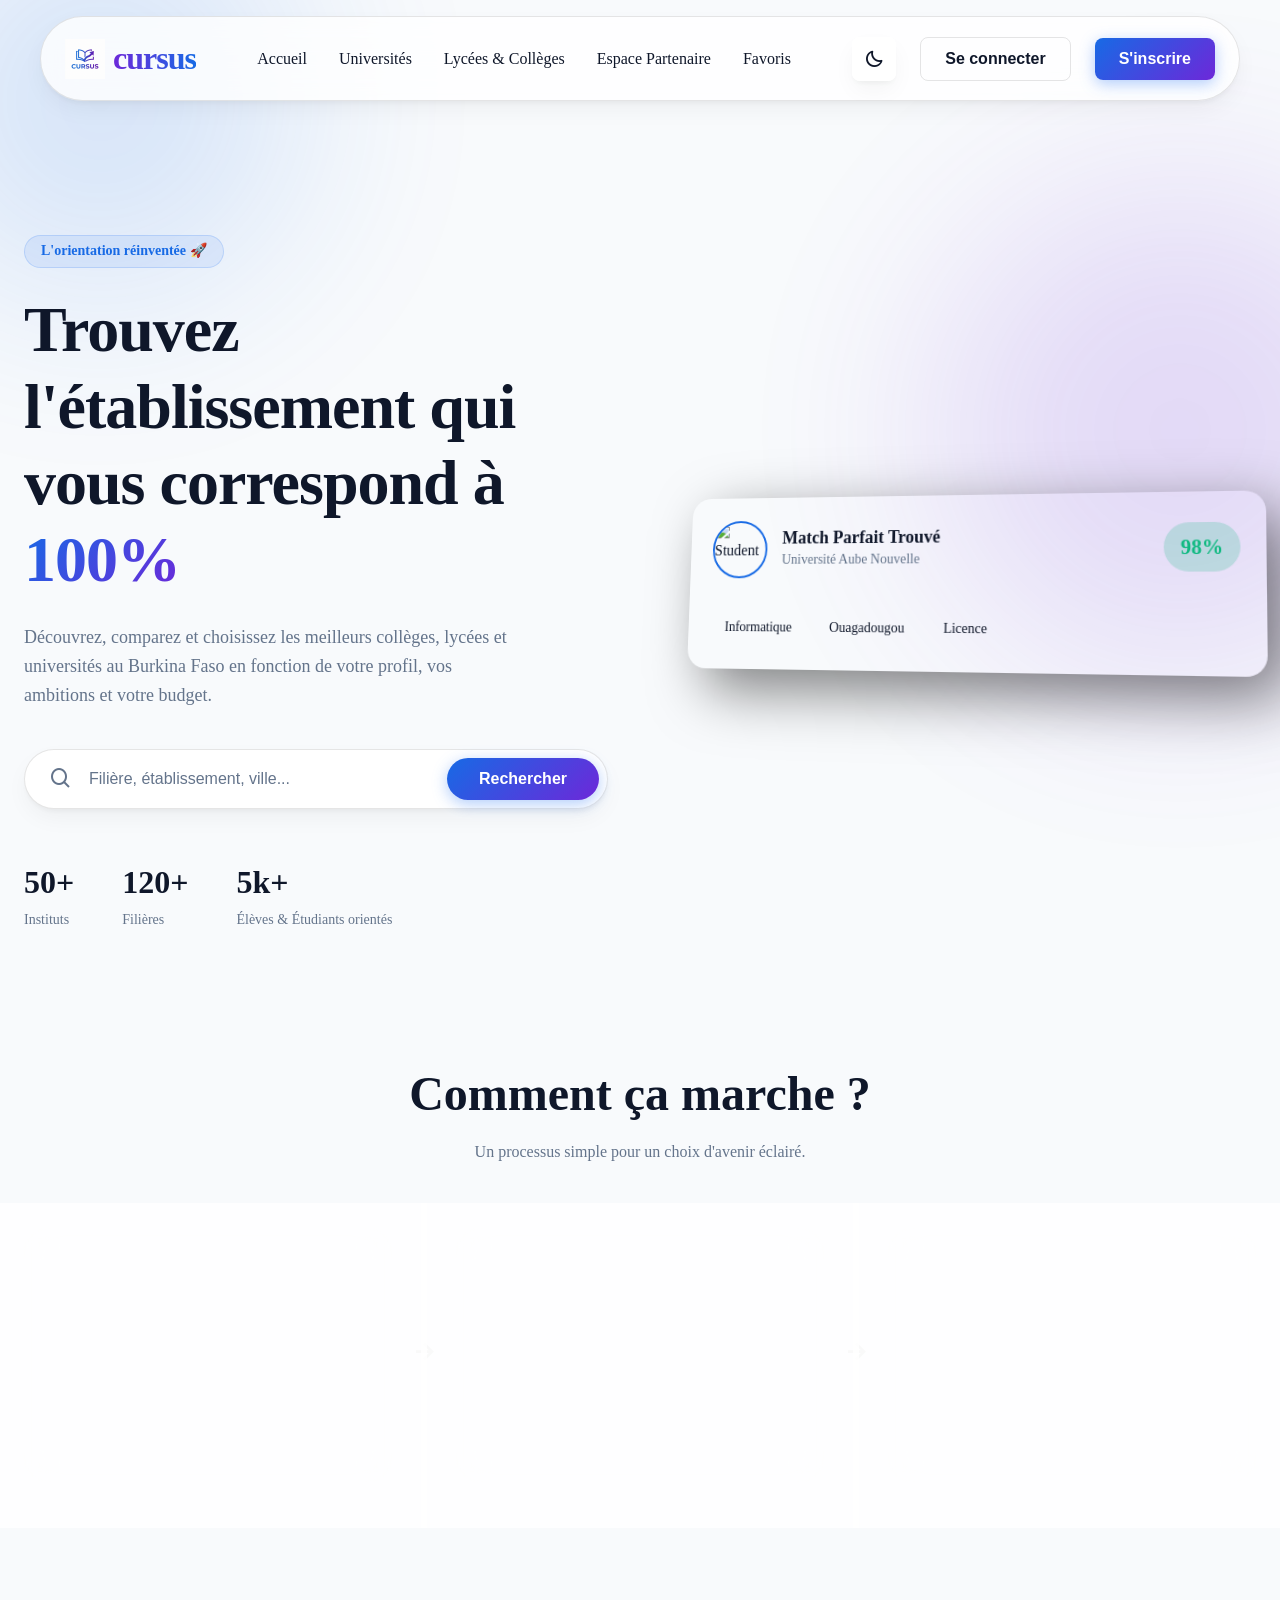
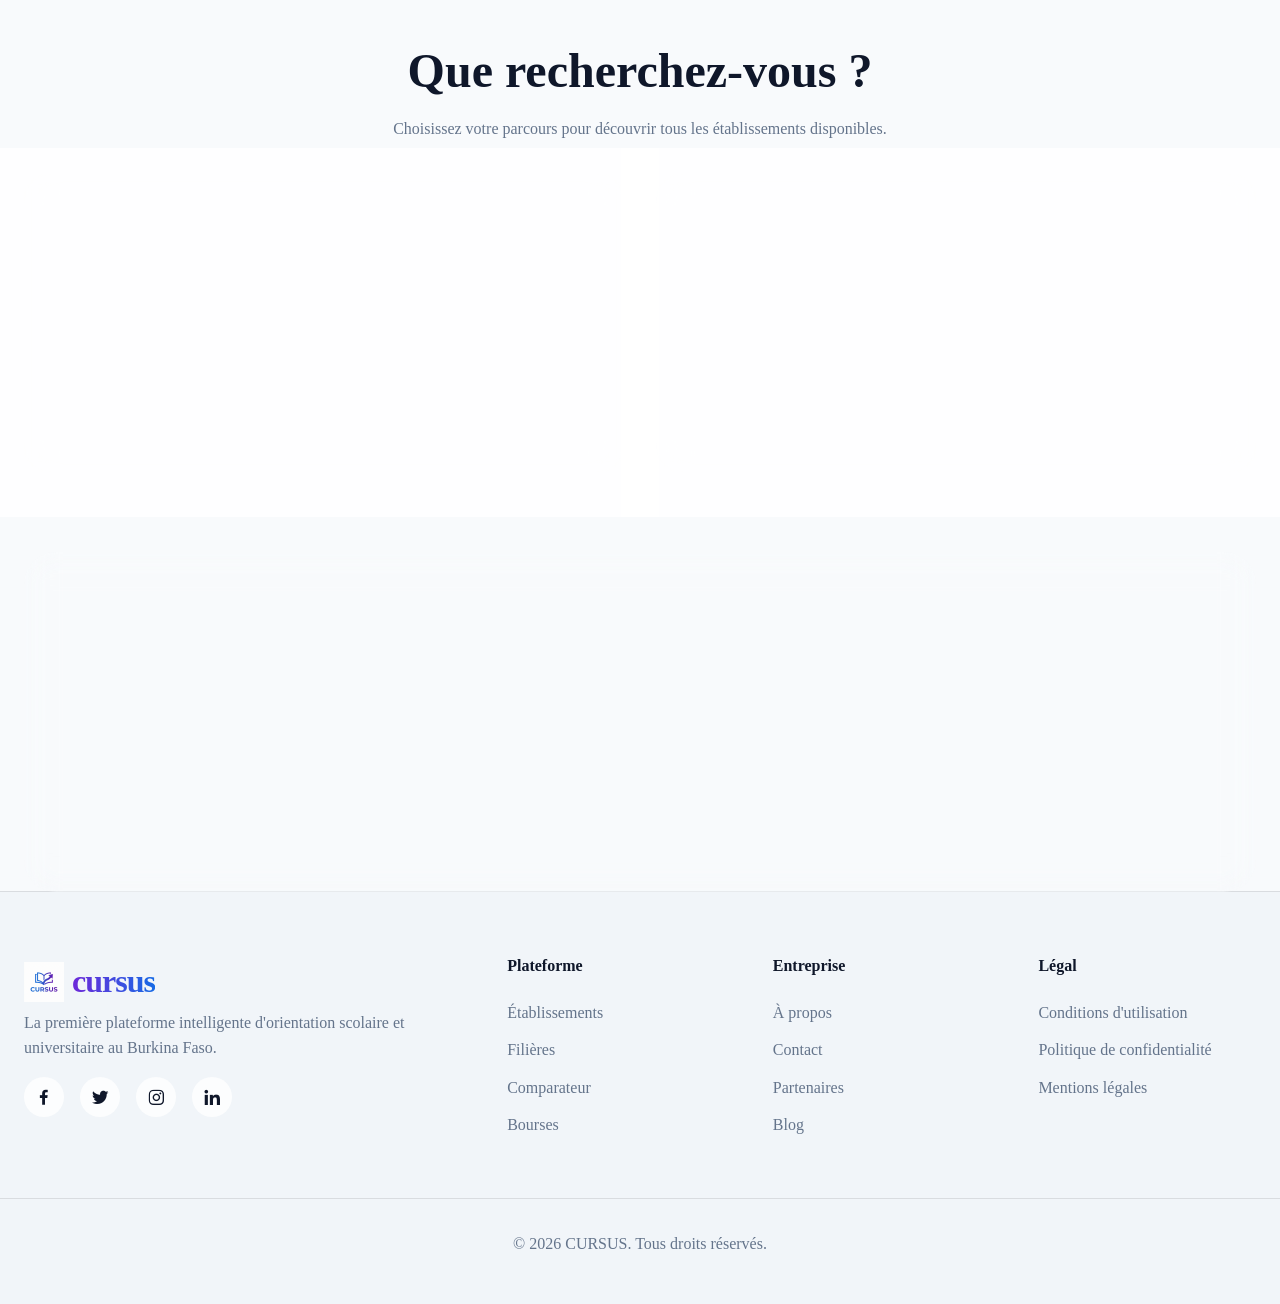
==== index.html @ 0ea8c88d "Add files via upload" ====
<!DOCTYPE html>
<html lang="fr">
<head>
    <meta charset="UTF-8">
    <meta name="viewport" content="width=device-width, initial-scale=1.0">
    <title>CURSUS - Trouvez votre voie</title>
    <link rel="stylesheet" href="style.css">
    <!-- Google Fonts: Inter -->
    <link rel="preconnect" href="https://fonts.googleapis.com">
    <link rel="preconnect" href="https://fonts.gstatic.com" crossorigin>
    <link href="https://fonts.googleapis.com/css2?family=Inter:wght@300;400;500;600;700;800&display=swap" rel="stylesheet">
    <!-- Boxicons for icons -->
    <link href='https://unpkg.com/boxicons@2.1.4/css/boxicons.min.css' rel='stylesheet'>
</head>
<body>

    <!-- Fond animé/dégradé -->
    <div class="background-blobs">
        <div class="blob blob-1"></div>
        <div class="blob blob-2"></div>
    </div>

    <header class="navbar glass-effect">
        <div class="container nav-container">
            <a href="#" class="logo">
                <img src="logo.png" alt="CURSUS Logo" class="logo-icon">
                <span class="logo-text">cursus</span>
            </a>
            <nav class="nav-links">
                <a href="index.html">Accueil</a>
                <a href="universities.html">Universités</a>
                <a href="schools.html">Lycées & Collèges</a>
                <a href="#" id="partnerNavLink">Espace Partenaire</a>
                <a href="favoris.html"> Favoris </a>
            </nav>
            <div class="nav-actions">
                <button id="themeToggle" class="btn btn-icon glass-effect">
                    <i class='bx bx-moon'></i>
                </button>
                <button id="loginBtn" class="btn btn-outline">Se connecter</button>
                <button id="signupBtn" class="btn btn-primary">S'inscrire</button>
            </div>
            <div class="mobile-menu-btn">
                <i class='bx bx-menu'></i>
            </div>
        </div>
    </header>

    <div class="mobile-menu glass-effect" id="mobileMenu">
        <div class="mobile-menu-content">
            <button class="menu-close">&times;</button>
            <nav class="mobile-nav">
                <a href="index.html">Accueil</a>
                <a href="universities.html">Universités</a>
                <a href="schools.html">Lycées & Collèges</a>
                <a href="#" id="partnerMobileLink">Espace Partenaire</a>
            </nav>
            <div class="mobile-actions">
                <!-- Les boutons seront injectés dynamiquement par app.js -->
            </div>
        </div>
    </div>

    <main>
        <!-- Section Hero -->
        <section id="home" class="hero">
            <div class="container hero-container">
                <div class="hero-content">
                    <span class="badge">L'orientation réinventée 🚀</span>
                    <h1>Trouvez l'établissement qui vous correspond à <span>100%</span></h1>
                    <p>Découvrez, comparez et choisissez les meilleurs collèges, lycées et universités au Burkina Faso en fonction de votre profil, vos ambitions et votre budget.</p>
                    
                    <div class="search-bar glass-effect">
                        <i class='bx bx-search'></i>
                        <input type="text" id="searchInput" placeholder="Filière, établissement, ville...">
                        <button class="btn btn-primary" id="searchBtn">Rechercher</button>
                    </div>
                    
                    <div class="stats">
                        <div class="stat-item">
                            <span class="stat-num">50+</span>
                            <span class="stat-label">Instituts</span>
                        </div>
                        <div class="stat-item">
                            <span class="stat-num">120+</span>
                            <span class="stat-label">Filières</span>
                        </div>
                        <div class="stat-item">
                            <span class="stat-num">5k+</span>
                            <span class="stat-label">Élèves & Étudiants orientés</span>
                        </div>
                    </div>
                </div>
                <div class="hero-image">
                    <div class="glass-card mockup-card">
                        <div class="mockup-header">
                            <img src="https://i.pravatar.cc/150?img=32" alt="Student" class="avatar">
                            <div>
                                <h4>Match Parfait Trouvé</h4>
                                <p>Université Aube Nouvelle</p>
                            </div>
                            <div class="match-score">98%</div>
                        </div>
                        <ul class="tech-tags">
                            <li>Informatique</li>
                            <li>Ouagadougou</li>
                            <li>Licence</li>
                        </ul>
                    </div>
                </div>
            </div>
        </section>

        <!-- Section Comment ça marche -->
        <section id="how-it-works" class="section">
            <div class="container">
                <div class="section-header center">
                    <h2>Comment ça marche ?</h2>
                    <p>Un processus simple pour un choix d'avenir éclairé.</p>
                </div>
                
                <div class="steps-grid">
                    <div class="step-card glass-effect">
                        <div class="step-icon"><i class='bx bx-user'></i></div>
                        <h3>1. Créez votre profil</h3>
                        <p>Renseignez vos intérêts, votre niveau actuel et votre budget idéal.</p>
                    </div>
                    <div class="step-icon-arrow"><i class='bx bx-right-arrow-alt'></i></div>
                    <div class="step-card glass-effect">
                        <div class="step-icon"><i class='bx bx-slider-alt'></i></div>
                        <h3>2. Découvrez vos matchs</h3>
                        <p>Notre algorithme sélectionne les écoles qui correspondent parfaitement à vos critères.</p>
                    </div>
                    <div class="step-icon-arrow"><i class='bx bx-right-arrow-alt'></i></div>
                    <div class="step-card glass-effect">
                        <div class="step-icon"><i class='bx bx-check-shield'></i></div>
                        <h3>3. Faites votre choix</h3>
                        <p>Comparez les détails, lisez les avis et prenez la meilleure décision pour votre futur.</p>
                    </div>
                </div>
            </div>
        </section>

        <!-- Section Recommandations / Filtres -->
        <section id="discover" class="section bg-light">
            <div class="container">
                <div class="section-header center">
                    <h2>Que recherchez-vous ?</h2>
                    <p>Choisissez votre parcours pour découvrir tous les établissements disponibles.</p>
                </div>
                
                <div class="category-grid">
                    <!-- Carte Universités -->
                    <a href="universities.html" class="category-card glass-effect">
                        <div class="category-icon"><i class='bx bxs-graduation'></i></div>
                        <div class="category-info">
                            <h3>Universités</h3>
                            <p>Licences, Masters, Doctorats et Grandes Écoles.</p>
                            <span class="btn-link">Explorer <i class='bx bx-right-arrow-alt'></i></span>
                        </div>
                    </a>

                    <!-- Carte Lycées/Collèges -->
                    <a href="schools.html" class="category-card glass-effect">
                        <div class="category-icon"><i class='bx bxs-school'></i></div>
                        <div class="category-info">
                            <h3>Lycées & Collèges</h3>
                            <p>Enseignement général, technique et professionnel.</p>
                            <span class="btn-link">Explorer <i class='bx bx-right-arrow-alt'></i></span>
                        </div>
                    </a>
                </div>
            </div>
        </section>

        <!-- Call to action -->
        <section class="cta-section">
            <div class="container">
                <div class="cta-box glass-effect">
                    <h2>Prêt à trouver votre voie ?</h2>
                    <p>Rejoignez des milliers d'élèves et d'étudiants qui ont trouvé l'établissement de leurs rêves grâce à CURSUS.</p>
                    <button id="ctaSignupBtn" class="btn btn-primary btn-large">Créer mon compte gratuitement</button>
                </div>
            </div>
        </section>
    </main>

    <footer class="footer">
        <div class="container footer-grid">
            <div class="footer-brand">
                <a href="#" class="logo">
                    <img src="logo.png" alt="CURSUS Logo" class="logo-icon">
                    <span class="logo-text">cursus</span>
                </a>
                <p>La première plateforme intelligente d'orientation scolaire et universitaire au Burkina Faso.</p>
                <div class="social-links">
                    <a href="#"><i class='bx bxl-facebook'></i></a>
                    <a href="#"><i class='bx bxl-twitter'></i></a>
                    <a href="#"><i class='bx bxl-instagram'></i></a>
                    <a href="#"><i class='bx bxl-linkedin'></i></a>
                </div>
            </div>
            <div class="footer-links">
                <h4>Plateforme</h4>
                <a href="#">Établissements</a>
                <a href="#">Filières</a>
                <a href="#">Comparateur</a>
                <a href="#">Bourses</a>
            </div>
            <div class="footer-links">
                <h4>Entreprise</h4>
                <a href="#">À propos</a>
                <a href="#">Contact</a>
                <a href="#" id="partnerFooterLink">Partenaires</a>
                <a href="#">Blog</a>
            </div>
            <div class="footer-links">
                <h4>Légal</h4>
                <a href="#">Conditions d'utilisation</a>
                <a href="#">Politique de confidentialité</a>
                <a href="#">Mentions légales</a>
            </div>
        </div>
        <div class="container footer-bottom">
            <p>&copy; 2026 CURSUS. Tous droits réservés.</p>
        </div>
    </footer>

    <script src="data.js"></script>
    <script src="app.js"></script>

    <!-- Modales d'authentification -->
    <div id="authModal" class="modal-overlay">
        <div class="modal-content glass-effect">
            <button class="modal-close">&times;</button>
            
            <!-- Formulaire de Connexion -->
            <div id="loginForm" class="auth-form-container">
                <h2>Bon retour !</h2>
                <p>Connectez-vous pour accéder à vos favoris .</p>
                <form>
                    <div class="form-group">
                        <label for="loginEmail">Email</label>
                        <input type="email" id="loginEmail" placeholder="votre@email.com" required>
                    </div>
                    <div class="form-group">
                        <label for="loginPass">Mot de passe</label>
                        <input type="password" id="loginPass" placeholder="••••••••" required>
                    </div>
                    <button type="submit" class="btn btn-primary w-full">Se connecter</button>
                </form>
                <p class="auth-switch">Pas encore de compte ? <a href="#" id="switchToSignup">S'inscrire</a></p>
            </div>

            <!-- Formulaire d'Inscription -->
            <div id="signupForm" class="auth-form-container" style="display: none;">
                <h2>Créer un compte</h2>
                <p>Rejoignez la communauté CURSUS dès aujourd'hui.</p>
                <form>
                    <div class="form-group">
                        <label for="signupName">Nom complet</label>
                        <input type="text" id="signupName" placeholder="Jean Dupont" required>
                    </div>
                    <div class="form-group">
                        <label for="signupEmail">Email</label>
                        <input type="email" id="signupEmail" placeholder="votre@email.com" required>
                    </div>
                    <div class="form-group">
                        <label for="signupPass">Mot de passe</label>
                        <input type="password" id="signupPass" placeholder="••••••••" required>
                    </div>
                    <button type="submit" class="btn btn-primary w-full">Créer mon compte</button>
                </form>
                <p class="auth-switch">Déjà inscrit ? <a href="#" id="switchToLogin">Se connecter</a></p>
            </div>
        </div>
    </div>
    <!-- Modale de Détails d'Établissement -->
    <div id="detailsModal" class="modal-overlay">
        <div class="modal-content glass-effect modal-large">
            <button class="modal-close">&times;</button>
            <div id="modalDetailsContent">
                <!-- Le contenu sera injecté dynamiquement via JS -->
            </div>
        </div>
    </div>
    <!-- Modale d'Ajout d'Établissement (Partenaire) -->
    <div id="partnerModal" class="modal-overlay">
        <div class="modal-content glass-effect modal-large">
            <button class="modal-close">&times;</button>
            <div class="auth-form-container">
                <h2>Ajouter votre établissement</h2>
                <p>Diffusez vos programmes auprès de milliers d'étudiants.</p>
                <form id="addInstituteForm">
                    <div class="grid-2-col">
                        <div class="form-group">
                            <label for="instName">Nom de l'établissement</label>
                            <input type="text" id="instName" placeholder="Ex: Université de Ouaga" required>
                        </div>
                        <div class="form-group">
                            <label for="instCategory">Catégorie</label>
                            <select id="instCategory" class="glass-effect" style="width: 100%; padding: 0.75rem; border-radius: 0.5rem; background: var(--clr-input-bg); border: 1px solid var(--clr-surface-border); color: var(--clr-text-main);">
                                <option value="university">Université</option>
                                <option value="school">Lycée / Collège</option>
                            </select>
                        </div>
                    </div>
                    <div class="grid-2-col">
                        <div class="form-group">
                            <label for="instCity">Ville</label>
                            <input type="text" id="instCity" placeholder="Ouagadougou" required>
                        </div>
                        <div class="form-group">
                            <label for="instPrice">Scolarité annuelle (FCFA)</label>
                            <input type="number" id="instPrice" placeholder="500000" required>
                        </div>
                    </div>
                    <div class="form-group">
                        <label for="instPrograms">Programmes / Séries (séparés par des virgules)</label>
                        <input type="text" id="instPrograms" placeholder="Informatique, Gestion, Droit" required>
                    </div>
                    <button type="submit" class="btn btn-primary w-full">Soumettre mon établissement</button>
                </form>
            </div>
        </div>
    </div>
</body>
</html>
---- style.css ----
/* =========================================
   VARIABLES & SETUP
   ========================================= */
   :root {
    /* Base Colors (Common) */
    --clr-primary: #176ae5;    /* Bleu principal du logo */
    --clr-primary-glow: rgba(23, 106, 229, 0.4);
    --clr-accent: #6d28d9;     /* Violet d'accentuation du logo */
    
    --clr-success: #10b981;
    --clr-warning: #f59e0b;
    --clr-danger: #ef4444;

    --clr-bg-main: #f8fafc;
    --clr-bg-alt: #f1f5f9;
    --clr-surface: rgba(255, 255, 255, 0.8);
    --clr-surface-border: rgba(0, 0, 0, 0.1);
    --clr-text-main: #0f172a;
    --clr-text-muted: #64748b;
    --clr-card-bg: #ffffff;
    --clr-input-bg: #ffffff;
    
    --shadow-lg: 0 10px 25px -3px rgba(0, 0, 0, 0.05), 0 4px 6px -2px rgba(0, 0, 0, 0.05);
    --blob-opacity: 0.15;
}

    /* white  Theme (Default) */
    
    [data-theme="dark"] {
    --clr-bg-main: #0f172a;
    --clr-bg-alt: #0b1120;
    --clr-surface: rgba(30, 41, 59, 0.7);
    --clr-surface-border: rgba(255, 255, 255, 0.1);
    --clr-text-main: #f8fafc;
    --clr-text-muted: #94a3b8;
    --clr-card-bg: rgba(30, 41, 59, 0.7);
    --clr-input-bg: rgba(15, 23, 42, 0.6);
    
    /* Shadows */
    --shadow-lg: 0 10px 15px -3px rgba(0, 0, 0, 0.15), 0 4px 6px -2px rgba(0, 0, 0, 0.1);
    
    /* Animation Blobs */
    --blob-opacity: 0.4;
    
    /* Transitions */
    --transition-fast: 0.15s ease;
    --transition-base: 0.3s ease;
}


* {
    margin: 0;
    padding: 0;
    box-sizing: border-box;
}

html {
    scroll-behavior: smooth;
    font-size: 16px;
}

body {
    font-family: var(--font-main);
    background-color: var(--clr-bg-main);
    color: var(--clr-text-main);
    line-height: 1.6;
    overflow-x: hidden;
    position: relative;
    transition: background-color 0.3s ease, color 0.3s ease;
}

/* Typography styles */
h1, h2, h3, h4 {
    font-weight: 700;
    line-height: 1.2;
    color: var(--clr-text-main);
}

h1 { font-size: clamp(2.5rem, 5vw, 4rem); letter-spacing: -1px; }
h2 { font-size: clamp(2rem, 4vw, 3rem); margin-bottom: 1rem; }
h3 { font-size: 1.5rem; margin-bottom: 0.5rem; }
p { color: var(--clr-text-muted); margin-bottom: 1rem; }
a { color: var(--clr-text-main); text-decoration: none; transition: var(--transition-base); }

/* Layout utilities */
.container {
    width: 100%;
    max-width: 1280px;
    margin: 0 auto;
    padding: 0 1.5rem;
}

.section {
    padding: 5rem 0;
}

.center { text-align: center; }

.grid-2-col {
    display: grid;
    grid-template-columns: 1fr 1fr;
    gap: 1rem;
}

/* =========================================
   BACKGROUND BLOBS (ANIMATED)
   ========================================= */
.background-blobs {
    position: absolute;
    top: 0; left: 0;
    width: 100%; height: 100vh;
    overflow: hidden;
    z-index: -1;
}

.blob {
    position: absolute;
    border-radius: 50%;
    filter: blur(100px);
    opacity: var(--blob-opacity);
    animation: float 20s infinite alternate ease-in-out;
    transition: opacity 0.3s ease;
}

.blob-1 {
    width: 400px; height: 400px;
    background: var(--clr-primary);
    top: -100px; left: -100px;
}

.blob-2 {
    width: 500px; height: 500px;
    background: var(--clr-accent);
    top: 20%; right: -150px;
    animation-delay: -5s;
}

@keyframes float {
    0% { transform: translate(0, 0) scale(1); }
    100% { transform: translate(100px, 50px) scale(1.1); }
}

/* =========================================
   COMPONENTS: BUTTONS & GLASSMORPHISM
   ========================================= */
.glass-effect {
    background: var(--clr-surface);
    backdrop-filter: blur(16px);
    -webkit-backdrop-filter: blur(16px);
    border: 1px solid var(--clr-surface-border);
    border-radius: 1rem;
    box-shadow: var(--shadow-lg);
}

.btn {
    display: inline-flex;  align-items: center; justify-content: center;
    padding: 0.75rem 1.5rem;
    border-radius: 0.5rem;
    font-weight: 600;
    font-size: 1rem;
    cursor: pointer;
    transition: var(--transition-base);
    border: none;
    outline: none;
    gap: 0.5rem;
}

.btn-primary {
    background: linear-gradient(135deg, var(--clr-primary), var(--clr-accent));
    color: white;
    box-shadow: 0 4px 15px rgba(59, 130, 246, 0.4);
}

.btn-primary:hover {
    transform: translateY(-2px);
    box-shadow: 0 6px 20px rgba(59, 130, 246, 0.6);
}

.btn-outline {
    background: transparent;
    border: 1px solid var(--clr-surface-border);
    color: var(--clr-text-main);
}

.btn-outline:hover {
    background: rgba(255, 255, 255, 0.1);
}

.btn-icon {
    width: 44px;
    height: 44px;
    padding: 0;
    color: var(--clr-text-main);
    font-size: 1.25rem;
}

.btn-large {
    padding: 1rem 2rem;
    font-size: 1.125rem;
}


.badge {
    display: inline-block;
    padding: 0.25rem 1rem;
    border-radius: 2rem;
    background: rgba(59, 130, 246, 0.1);
    color: var(--clr-primary);
    font-weight: 600;
    font-size: 0.875rem;
    margin-bottom: 1.5rem;
    border: 1px solid rgba(59, 130, 246, 0.2);
}

/* =========================================
   HEADER / NAVBAR
   ========================================= */
.navbar {
    position: relative;
    top: 1rem; left: 50%;
    transform: translateX(-50%);
    width: calc(100% - 2rem);
    max-width: 1200px;
    z-index: 1000;
    padding: 0.5rem;
    border-radius: 100px;
}

.nav-container {
    display: flex;
    justify-content: space-between;
    align-items: center;
    padding: 0.5rem 1rem;
}

.logo {
    font-size: 2rem;
    font-weight: 800;
    letter-spacing: -1px;
    display: inline-flex;
    align-items: center;
    gap: 0.5rem;
}

.logo-icon {
    height: 40px; 
    width: auto;
    object-fit: contain;
}

.logo-text {
    background: linear-gradient(90deg, var(--clr-accent), var(--clr-primary));
    -webkit-background-clip: text;
    background-clip: text;
    -webkit-text-fill-color: transparent;

    text-transform: lowercase;
}


.nav-links {
    display: flex; gap: 2rem;
}

.nav-links a {
    font-weight: 500;
    position: relative;
}

.nav-links a:hover {
    color: var(--clr-primary);
}

.nav-actions { 
    display: flex; 
    align-items: center;
    gap: 1.5rem; 
}

/* User Profile Styles */
.user-profile {
    display: flex;
    align-items: center;
    gap: 0.75rem;
    padding: 0.5rem 1rem;
    background: rgba(255, 255, 255, 0.05);
    border-radius: 100px;
    border: 1px solid var(--clr-surface-border);
}

.user-avatar {
    width: 32px;
    height: 32px;
    background: var(--clr-primary);
    color: #fff;
    border-radius: 50%;
    display: flex;
    align-items: center;
    justify-content: center;
    font-weight: 700;
    font-size: 0.875rem;
    flex-shrink: 0;
}

.user-name {
    font-weight: 600;
    font-size: 0.875rem;
    color: var(--clr-text-main);
}

.logout-btn {
    background: transparent;
    border: none;
    color: var(--clr-text-muted);
    cursor: pointer;
    font-size: 1.25rem;
    display: flex;
    align-items: center;
    transition: var(--transition-base);
    padding: 2px;
}

.logout-btn:hover {
    color: #ef4444;
}

.user-profile-mobile {
    display: flex;
    align-items: center;
    gap: 1rem;
    margin-bottom: 2rem;
    padding: 1.5rem;
    background: rgba(255, 255, 255, 0.05);
    border-radius: 1rem;
}

.user-info strong {
    display: block;
    color: var(--clr-text-main);
}

.user-info p {
    font-size: 0.75rem;
    color: var(--clr-text-muted);
}
.mobile-menu-btn { display: none; font-size: 1.5rem; cursor: pointer; }

/* =========================================
   HERO SECTION
   ========================================= */
.hero {
    min-height: 100vh;
    display: flex;
    align-items: center;
    padding-top: 6rem;
}

.hero-container {
    display: grid;
    grid-template-columns: 1fr 1fr;
    gap: 4rem;
    align-items: center;
}

.hero-content h1 span {
    background: linear-gradient(135deg, var(--clr-primary), var(--clr-accent));
    -webkit-background-clip: text;
    background-clip: text;
    -webkit-text-fill-color: transparent;

}

.hero-content p {
    font-size: 1.125rem;
    max-width: 500px;
    margin: 1.5rem 0 2.5rem;
}

/* Search Bar in Hero */
.search-bar {
    display: flex;
    align-items: center;
    padding: 0.5rem;
    border-radius: 100px;
    margin-bottom: 3rem;
    background: var(--clr-card-bg);
}


.search-bar i {
    font-size: 1.5rem;
    color: var(--clr-text-muted);
    margin-left: 1rem;
}

.search-bar input {
    flex: 1;
    background: transparent;
    border: none;
    outline: none;
    padding: 0.75rem 1rem;
    color: var(--clr-text-main);
    font-size: 1rem;
}

.search-bar input::placeholder { color: var(--clr-text-muted); }
.search-bar .btn { border-radius: 100px; padding: 0.75rem 2rem; }

/* Stats */
.stats {
    display: flex;
    gap: 3rem;
}

.stat-item {
    display: flex; flex-direction: column;
}

.stat-num {
    font-size: 2rem;
    font-weight: 800;
    color: var(--clr-text-main);
}

.stat-label {
    font-size: 0.875rem;
    color: var(--clr-text-muted);
}

/* Hero Image Mockup */
.mockup-card {
    padding: 1.5rem;
    border-radius: 1.25rem;
    transform: perspective(1000px) rotateY(-10deg) rotateX(5deg);
    transition: var(--transition-base);
    box-shadow: 20px 20px 60px rgba(0,0,0,0.5);
}

.mockup-card:hover {
    transform: perspective(1000px) rotateY(0deg) rotateX(0deg) translateY(-10px);
}

.mockup-header {
    display: flex; align-items: center; gap: 1rem;
    margin-bottom: 2rem;
}

.avatar {
    width: 60px; height: 60px;
    border-radius: 50%;
    border: 2px solid var(--clr-primary);
}

.mockup-header h4 { font-size: 1.125rem; }
.mockup-header p { margin: 0; font-size: 0.875rem; }

.match-score {
    margin-left: auto;
    background: rgba(16, 185, 129, 0.2);
    color: var(--clr-success);
    padding: 0.5rem 1rem;
    border-radius: 2rem;
    font-weight: 700;
    font-size: 1.25rem;
}

.tech-tags {
    list-style: none;
    display: flex; gap: 0.5rem; flex-wrap: wrap;
}

.tech-tags li {
    padding: 0.5rem 1rem;
    background: rgba(255, 255, 255, 0.05);
    border-radius: 0.5rem;
    font-size: 0.875rem;
}

/* =========================================
   HOW IT WORKS (STEPS)
   ========================================= */
.steps-grid {
    display: flex;
    align-items: center;
    justify-content: space-between;
    margin-top: 4rem;
    gap: 1rem;
}

.step-card {
    flex: 1;
    padding: 2rem;
    text-align: center;
    border-radius: 1.5rem;
    position: relative;
    transition: var(--transition-base);
}

.step-card:hover { transform: translateY(-10px); }

.step-icon {
    width: 60px; height: 60px;
    background: linear-gradient(135deg, rgba(59,130,246,0.2), rgba(139,92,246,0.2));
    border-radius: 50%;
    display: inline-flex; justify-content: center; align-items: center;
    font-size: 2rem; color: var(--clr-primary);
    margin-bottom: 1.5rem;
}

.step-icon-arrow { font-size: 2rem; color: var(--clr-surface-border); }

/* =========================================
   CATEGORY TABS
   ========================================= */
.category-tabs {
    display: flex;
    justify-content: center;
    gap: 1.5rem;
    margin-bottom: 2.5rem;
}

.tab-btn {
    display: flex;
    align-items: center;
    gap: 0.75rem;
    padding: 1rem 2rem;
    border-radius: 100px;
    background: var(--clr-surface);
    border: 1px solid var(--clr-surface-border);
    color: var(--clr-text-muted);
    font-weight: 600;
    cursor: pointer;
    transition: var(--transition-base);
    backdrop-filter: blur(16px);
}

.tab-btn i {
    font-size: 1.25rem;
}

.tab-btn:hover {
    border-color: var(--clr-primary);
    color: var(--clr-primary);
}

.tab-btn.active {
    background: var(--clr-primary);
    border-color: var(--clr-primary);
    color: white;
    box-shadow: 0 4px 15px var(--clr-primary-glow);
}

.bg-light { background-color: rgba(255,255,255,0.02); }

.discover-layout {
    display: grid;
    grid-template-columns: 280px 1fr;
    gap: 2rem;
    margin-top: 3rem;
}

.filters-sidebar {
    padding: 1.5rem;
    height: fit-content;
    position: sticky; top: 100px;
}

.filter-group { margin-top: 1.5rem; }
.filter-group label { display: block; margin-bottom: 0.5rem; font-size: 0.875rem; color: var(--clr-text-muted); }

select, input[type="range"] {
    width: 100%;
    padding: 0.75rem;
    border-radius: 0.5rem;
    background: var(--clr-input-bg);
    border: 1px solid var(--clr-surface-border);
    color: var(--clr-text-main);
    outline: none;
}


.checkbox-group label {
    display: flex; align-items: center; gap: 0.5rem;
    color: var(--clr-text-); margin-bottom: 0.5rem;
    cursor: pointer;
}

/* Grid & Cards */
.results-header {
    display: flex; justify-content: space-between; align-items: center;
    margin-bottom: 2rem;
}

.no-results {
    grid-column: 1 / -1;
    text-align: center;
    padding: 3rem;
    color: var(--clr-text-muted);
    font-size: 1.125rem;
}

.institutes-grid {
    display: grid;
    grid-template-columns: repeat(auto-fill, minmax(300px, 1fr));
    gap: 1.5rem;
}

.institute-card {
    display: flex; flex-direction: column;
    padding: 1.5rem;
    border-radius: 1rem;
    transition: var(--transition-base);
    height: 100%; /* Ensure all cards in a row are same height */
    animation: fadeIn 0.4s ease forwards;
}

@keyframes fadeIn {
    from { opacity: 0; transform: translateY(10px); }
    to { opacity: 1; transform: translateY(0); }
}

.institute-card:hover {
    transform: translateY(-5px);
    border-color: rgba(59, 130, 246, 0.4);
}

.ic-programs {
    list-style: none;
    display: flex;
    gap: 0.5rem;
    flex-wrap: wrap;
    margin-top: 1rem;
}

.ic-programs li {
    padding: 0.25rem 0.75rem;
    background: rgba(255, 255, 255, 0.05);
    border-radius: 0.5rem;
    font-size: 0.75rem;
    color: var(--clr-text-muted);
}

.ic-programs li.extra-count {
    background: rgba(59, 130, 246, 0.1);
    color: var(--clr-primary);
    font-weight: 600;
}

.ic-header {
    display: flex; justify-content: space-between; align-items: flex-start;
    margin-bottom: 1rem;
}

.ic-logo {
    width: 48px; height: 48px; border-radius: 0.5rem; background: #fff;
    display: flex; align-items: center; justify-content: center;
    color: #000; font-weight: bold;
}

.ic-match {
    background: rgba(16, 185, 129, 0.1); color: var(--clr-success);
    font-size: 0.75rem; font-weight: 700; padding: 0.25rem 0.5rem; border-radius: 1rem;
}

.ic-body { flex: 1; } /* Allow body to expand and push footer down */
.ic-body h4 { margin-bottom: 0.25rem; }
.ic-body p { font-size: 0.875rem; display: flex; align-items: center; gap: 0.25rem; }

.ic-footer {
    margin-top: auto; padding-top: 1rem;
    display: flex; justify-content: space-between; align-items: center;
    border-top: 1px solid var(--clr-surface-border);
}

.ic-price { font-weight: 700; color: var(--clr-primary); }

/* =========================================
   CTA & FOOTER
   ========================================= */
.cta-box {
    padding: 4rem 2rem;
    text-align: center;
    border-radius: 2rem;
    background: linear-gradient(135deg, rgba(30,41,59,0.8), rgba(59,130,246,0.1));
}

.cta-box h2 { margin-bottom: 1rem; }
.cta-box p { margin-bottom: 2rem; max-width: 600px; margin-inline: auto; }

.footer {
    background: var(--clr-bg-alt);
    padding: 4rem 0 2rem;
    border-top: 1px solid var(--clr-surface-border);
}


.footer-grid {
    display: grid;
    grid-template-columns: 2fr 1fr 1fr 1fr;
    gap: 3rem;
    margin-bottom: 3rem;
}

.social-links { display: flex; gap: 1rem; margin-top: 1rem; }
.social-links a {
    width: 40px; height: 40px; border-radius: 50%; background: var(--clr-surface);
    display: flex; align-items: center; justify-content: center; font-size: 1.25rem;
}
.social-links a:hover { background: var(--clr-primary); }

.footer-links h4 { margin-bottom: 1.5rem; }
.footer-links a { display: block; margin-bottom: 0.75rem; color: var(--clr-text-muted); }
.footer-links a:hover { color: var(--clr-primary); }

.footer-bottom { border-top: 1px solid var(--clr-surface-border); padding-top: 2rem; text-align: center; color: var(--clr-text-muted); }

/* =========================================
   RESPONSIVE
   ========================================= */
@media (max-width: 1024px) {
    .discover-layout {
        grid-template-columns: 1fr;
    }
    .filters-sidebar { position: static; }
}

@media (max-width: 768px) {
    .hero-container { grid-template-columns: 1fr; text-align: center; }
    .hero-content p { margin-inline: auto; }
    .search-bar { flex-direction: column; border-radius: 1rem; background: transparent; gap: 1rem; }
    .search-bar input { width: 100%; border-radius: 1rem; background: var(--clr-surface); }
    .search-bar .btn { width: 100%; }
    .stats { justify-content: center; }
    .nav-links, .nav-actions { display: none; }
    .mobile-menu-btn { display: block; }
    .steps-grid { flex-direction: column; }
    .step-icon-arrow { transform: rotate(90deg); }
    .footer-grid { grid-template-columns: 1fr 1fr; }
    .grid-2-col { grid-template-columns: 1fr; }
}

@media (max-width: 480px) {
    .footer-grid { grid-template-columns: 1fr; }
    .stats { flex-direction: column; gap: 1.5rem; }
}

/* =========================================
   DISCOVERY PAGES STYLES
   ========================================= */
.discovery-header {
    padding-top: 10rem;
    padding-bottom: 4rem;
    text-align: center;
}

.discovery-header h1 {
    font-size: 3.5rem;
    font-weight: 800;
    margin-bottom: 1.5rem;
    background: linear-gradient(to right, #fff, var(--clr-primary));
    -webkit-background-clip: text;
    background-clip: text;
    -webkit-text-fill-color: transparent;
}

.discover-layout {
    display: grid;
    grid-template-columns: 280px 1fr;
    gap: 2rem;
    align-items: flex-start;
}

@media (max-width: 992px) {
    .discover-layout {
        grid-template-columns: 1fr;
    }
    
    .sidebar {
        position: static;
        width: 100%;
    }
}

.sidebar {
    padding: 2rem;
    border-radius: 2rem;
    position: sticky;
    top: 7rem;
    border: 1px solid var(--clr-surface-border);
}

.filter-group {
    margin-bottom: 2.5rem;
    padding-bottom: 1.5rem;
    border-bottom: 1px solid rgba(255, 255, 255, 0.05);
}

.filter-group:last-child {
    margin-bottom: 0;
    padding-bottom: 0;
    border-bottom: none;
}

.filter-group label {
    display: block;
    font-weight: 700;
    font-size: 0.95rem;
    margin-bottom: 1.5rem;
    color: var(--clr-text-main);
}

/* Range Slider */
.range-container {
    padding: 0 0.5rem;
}
/*arrière plan du déroulé ville */
#regionFilter {
    background-color: var(--clr-input-bg); 
}

.range-values {
    display: flex;
    justify-content: space-between;
    font-size: 0.85rem;
    font-weight: 600;
    color: var(--clr-text-muted);
    margin-top: 1rem;
}

input[type="range"] {
    -webkit-appearance: none;
    appearance: none;
    width: 100%;
    height: 6px;
    background: rgba(255, 255, 255, 0.1);
    border-radius: 3px;
    outline: none;
}

input[type="range"]::-webkit-slider-thumb {
    -webkit-appearance: none;
    appearance: none;
    height: 22px;
    width: 22px;
    border-radius: 50%;
    background: var(--clr-primary);
    cursor: pointer;
    border: 3px solid #fff;
    box-shadow: 0 0 15px rgba(59, 130, 246, 0.4);
    transition: transform 0.2s cubic-bezier(0.175, 0.885, 0.32, 1.275);
}

input[type="range"]::-webkit-slider-thumb:hover {
    transform: scale(1.15);
}

/* Select */
.sidebar select {
    width: 100%;
    padding: 1rem 1.25rem;
    border-radius: 1rem;
    background: rgba(255, 255, 255, 0.05);
    border: 1px solid var(--clr-surface-border);
    color: var(--clr-text-main);
    font-size: 1rem;
    font-weight: 500;
    outline: none;
    cursor: pointer;
    background-image: url("data:image/svg+xml,%3Csvg xmlns='http://www.w3.org/2000/svg' width='24' height='24' viewBox='0 0 24 24' fill='none' stroke='white' stroke-width='2' stroke-linecap='round' stroke-linejoin='round'%3E%3Cpolyline points='6 9 12 15 18 9'%3E%3C/polyline%3E%3C/svg%3E");
    background-repeat: no-repeat;
    background-position: right 1rem center;
    background-size: 1.2rem;
    -webkit-appearance: none;
    appearance: none;
    transition: all 0.3s ease;
}

.sidebar select:focus {
    border-color: var(--clr-primary);
    background-color: rgba(255, 255, 255, 0.08);
    box-shadow: 0 0 15px rgba(59, 130, 246, 0.1);
}

/* Checkboxes */
.checkbox-group {
    display: flex;
    flex-direction: column;
    gap: 1rem;
}

.checkbox-group label {
    display: flex;
    align-items: center;
    gap: 1rem;
    font-weight: 500;
    font-size: 0.95rem;
    margin-bottom: 0;
    cursor: pointer;
    color: var(--clr-text-muted);
    transition: color 0.2s ease;
}

.checkbox-group label:hover {
    color: var(--clr-text-main);
}

.checkbox-group input[type="checkbox"] {
    width: 20px;
    height: 20px;
    border-radius: 6px;
    cursor: pointer;
    accent-color: var(--clr-primary);
    border: 2px solid var(--clr-surface-border);
}

.results-header {
    margin-bottom: 2rem;
    display: flex;
    justify-content: space-between;
    align-items: center;
}

.results-header h3 {
    font-size: 1.5rem;
    font-weight: 700;
}

.category-grid {
    display: grid;
    grid-template-columns: repeat(auto-fit, minmax(280px, 1fr));
    gap: 2rem;
    margin-top: 2rem;
}

.category-card {
    display: flex;
    flex-direction: column;
    align-items: center;
    padding: 2.5rem 2rem;
    border-radius: 1.5rem;
    text-align: center;
    border: 1px solid var(--clr-surface-border);
    transition: var(--transition-base);
    text-decoration: none;
    color: var(--clr-text-main);
}

.category-icon {
    width: 80px;
    height: 80px;
    border-radius: 50%;
    background: rgba(59, 130, 246, 0.1);
    color: var(--clr-primary);
    display: flex;
    align-items: center;
    justify-content: center;
    font-size: 2.5rem;
    margin-bottom: 1.5rem;
}

.category-info h3 {
    margin-bottom: 0.5rem;
}

.category-info p {
    margin-bottom: 1.5rem;
}

.btn-link {
    color: var(--clr-primary);
    font-weight: 600;
    display: flex;
    align-items: center;
    justify-content: center;
    gap: 0.5rem;
}

.category-card:hover {
    transform: translateY(-10px);
    border-color: var(--clr-primary);
    background: rgba(255, 255, 255, 0.05);
}


/* =========================================
   AUTHENTICATION MODALS
   ========================================= */
.modal-overlay {
    position: fixed;
    top: 0; left: 0;
    width: 100%; height: 100%;
    background: rgba(0, 0, 0, 0.6);
    backdrop-filter: blur(8px);
    z-index: 2000;
    display: none;
    justify-content: center;
    align-items: flex-start; /* Permettre le défilement du haut vers le bas */
    padding: 4rem 1rem;
    overflow-y: auto;
    opacity: 0;
    transition: opacity 0.3s ease;
}

.modal-overlay.active {
    display: flex;
    opacity: 1;
}

.modal-content {
    width: 100%;
    max-width: 450px;
    padding: 2.5rem;
    position: relative;
    transform: translateY(20px);
    transition: transform 0.3s ease;
}

.modal-overlay.active .modal-content {
    transform: translateY(0);
}

.modal-close {
    position: absolute;
    top: 1rem; right: 1rem;
    background: transparent;
    border: none;
    font-size: 2rem;
    color: var(--clr-text-muted);
    cursor: pointer;
    line-height: 1;
}

.modal-close:hover {
    color: var(--clr-text-main);
}

.auth-form-container h2 {
    margin-bottom: 0.5rem;
    text-align: center;
}

.auth-form-container p {
    text-align: center;
    margin-bottom: 2rem;
}

.form-group {
    margin-bottom: 1.5rem;
}

.form-group label {
    display: block;
    margin-bottom: 0.5rem;
    font-size: 0.875rem;
    font-weight: 500;
}

.form-group input {
    width: 100%;
    padding: 0.75rem 1rem;
    border-radius: 0.5rem;
    background: var(--clr-input-bg);
    border: 1px solid var(--clr-surface-border);
    color: var(--clr-text-main);
    outline: none;
    transition: border-color 0.2s ease;
}

.form-group input:focus {
    border-color: var(--clr-primary);
}

.w-full {
    width: 100%;
}

.auth-switch {
    margin-top: 1.5rem;
    font-size: 0.875rem;
}

.auth-switch a {
    color: var(--clr-primary);
    font-weight: 600;
}

.auth-switch a:hover {
    text-decoration: underline;
}

@media (max-width: 480px) {
    .modal-content {
        height: 100%;
        max-width: 100%;
        border-radius: 0;
        padding: 2rem 1.5rem;
        display: flex;
        flex-direction: column;
        justify-content: center;
    }
}

.modal-large {
    max-width: 800px;
}

.details-header {
    display: flex;
    align-items: center;
    gap: 2rem;
    margin-bottom: 2.5rem;
    padding-bottom: 1.5rem;
    border-bottom: 1px solid var(--clr-surface-border);
}

.details-logo {
    width: 100px;
    height: 100px;
    border-radius: 1rem;
    background: #fff;
    display: flex;
    align-items: center;
    justify-content: center;
    font-size: 2.5rem;
    font-weight: 800;
    color: #000;
    flex-shrink: 0;
}

.details-info h2 {
    margin-bottom: 0.5rem;
    text-align: left;
}

.details-grid {
    display: grid;
    grid-template-columns: repeat(auto-fit, minmax(200px, 1fr));
    gap: 2rem;
    margin-bottom: 2.5rem;
}

.details-item h4 {
    font-size: 0.875rem;
    color: var(--clr-text-muted);
    text-transform: uppercase;
    letter-spacing: 1px;
    margin-bottom: 0.5rem;
}

.details-item p {
    font-size: 1.125rem;
    font-weight: 600;
    color: var(--clr-text-main);
    margin: 0;
}

.details-programs h3 {
    margin-bottom: 1rem;
}

/* Programs Table and rows */
.programs-table {
    display: flex;
    flex-direction: column;
    gap: 0.75rem;
    margin-top: 1rem;
}

.program-row {
    display: flex;
    justify-content: space-between;
    align-items: center;
    padding: 1rem 1.5rem;
    border-radius: 1rem;
    background: rgba(255, 255, 255, 0.03);
    border: 1px solid var(--clr-surface-border);
    transition: var(--transition-base);
}

.program-row:hover {
    background: rgba(255, 255, 255, 0.08);
    transform: translateX(5px);
}

.program-info {
    display: flex;
    flex-direction: column;
    gap: 0.25rem;
}

.program-info strong {
    color: var(--clr-text-main);
    font-size: 1rem;
}

.program-info span {
    color: var(--clr-primary);
    font-weight: 600;
    font-size: 0.875rem;
}

.btn-small {
    padding: 0.5rem 1rem;
    font-size: 0.8125rem;
    border-radius: 0.75rem;
}

/* Payment Sheet / Receipt Style */
.payment-sheet {
    padding: 2.5rem;
    border-radius: 1.5rem;
    border: 2px dashed var(--clr-surface-border);
    background: rgba(255, 255, 255, 0.02);
    position: relative;
    overflow: hidden;
}

.payment-sheet::before {
    content: '';
    position: absolute;
    top: -10px; left: 50%;
    transform: translateX(-50%);
    width: 40px; height: 20px;
    background: var(--clr-surface-border);
    border-radius: 0 0 20px 20px;
}

.sheet-header {
    display: flex;
    align-items: center;
    gap: 1.5rem;
    margin-bottom: 2rem;
    padding-bottom: 1.5rem;
    border-bottom: 1px solid var(--clr-surface-border);
}

.sheet-logo {
    width: 60px;
    height: 60px;
    background: var(--clr-primary);
    color: white;
    border-radius: 1rem;
    display: flex;
    align-items: center;
    justify-content: center;
    font-weight: 800;
    font-size: 1.5rem;
}

.sheet-title h2 {
    font-size: 1.25rem;
    margin: 0;
    color: var(--clr-text-main);
}

.sheet-title p {
    font-size: 0.875rem;
    margin: 0;
    color: var(--clr-text-muted);
}

.sheet-body {
    display: flex;
    flex-direction: column;
    gap: 1.25rem;
}

.sheet-item.main {
    display: flex;
    justify-content: space-between;
    font-size: 1.125rem;
    margin-bottom: 0.5rem;
}

.sheet-divider {
    height: 1px;
    background: var(--clr-surface-border);
    border: none;
    margin: 0.5rem 0;
}

.sheet-row {
    display: flex;
    justify-content: space-between;
    color: var(--clr-text-muted);
}

.sheet-row.total {
    color: var(--clr-text-main);
    font-weight: 800;
    font-size: 1.5rem;
    margin-top: 1rem;
    padding-top: 1rem;
    border-top: 2px solid var(--clr-primary);
}

.sheet-footer {
    margin-top: 3rem;
    text-align: center;
}

.sheet-footer p {
    font-size: 0.75rem;
    margin-bottom: 1.5rem;
    font-style: italic;
    color: var(--clr-text-muted);
}

@media (max-width: 768px) {
    .details-header {
        flex-direction: column;
        text-align: center;
        gap: 1rem;
    }
    .details-info h2 {
        text-align: center;
    }
}

/* =========================================
   MOBILE MENU & FAVORITES
   ========================================= */
.mobile-menu {
    position: fixed;
    top: 0; right: -100%;
    width: 80%; height: 100%;
    z-index: 3000;
    transition: right 0.4s cubic-bezier(0.16, 1, 0.3, 1);
    display: flex;
    flex-direction: column;
    padding: 2rem;
    border-radius: 2rem 0 0 2rem;
}

.mobile-menu.active {
    right: 0;
}

.mobile-menu-content {
    height: 100%;
    display: flex;
    flex-direction: column;
}

.menu-close {
    align-self: flex-end;
    background: transparent;
    border: none;
    font-size: 2.5rem;
    color: var(--clr-text-main);
    cursor: pointer;
    margin-bottom: 2rem;
}

.mobile-nav {
    display: flex;
    flex-direction: column;
    gap: 1.5rem;
    margin-bottom: auto;
}

.mobile-nav a {
    font-size: 1.25rem;
    font-weight: 600;
    color: var(--clr-text-main);
}

.mobile-actions {
    display: flex;
    flex-direction: column;
    gap: 1rem;
}

.ic-favorite {
    position: absolute;
    top: 1rem; right: 1rem;
    width: 35px; height: 35px;
    background: rgba(255, 255, 255, 0.1);
    -webkit-backdrop-filter: blur(4px);
    backdrop-filter: blur(4px);
    border: 1px solid rgba(255, 255, 255, 0.2);
    border-radius: 50%;
    display: flex;
    align-items: center;
    justify-content: center;
    cursor: pointer;
    transition: var(--transition-base);
    z-index: 10;
}

.ic-favorite i {
    font-size: 1.25rem;
    color: #fff;
    transition: transform 0.2s ease;
}

.ic-favorite:hover {
    background: rgba(239, 68, 68, 0.2);
    border-color: rgba(239, 68, 68, 0.4);
}

.ic-favorite:hover i {
    transform: scale(1.2);
}

.ic-favorite.active i {
    color: #ef4444;
}

.toast-notification {
    position: fixed;
    bottom: 2rem;
    left: 50%;
    transform: translateX(-50%) translateY(100px);
    padding: 1rem 2rem;
    border-radius: 1rem;
    z-index: 5000;
    font-weight: 500;
    transition: transform 0.4s cubic-bezier(0.16, 1, 0.3, 1), opacity 0.4s ease;
    opacity: 0;
    border: 1px solid var(--clr-surface-border);
}

.toast-notification.active {
    transform: translateX(-50%) translateY(0);
    opacity: 1;
}
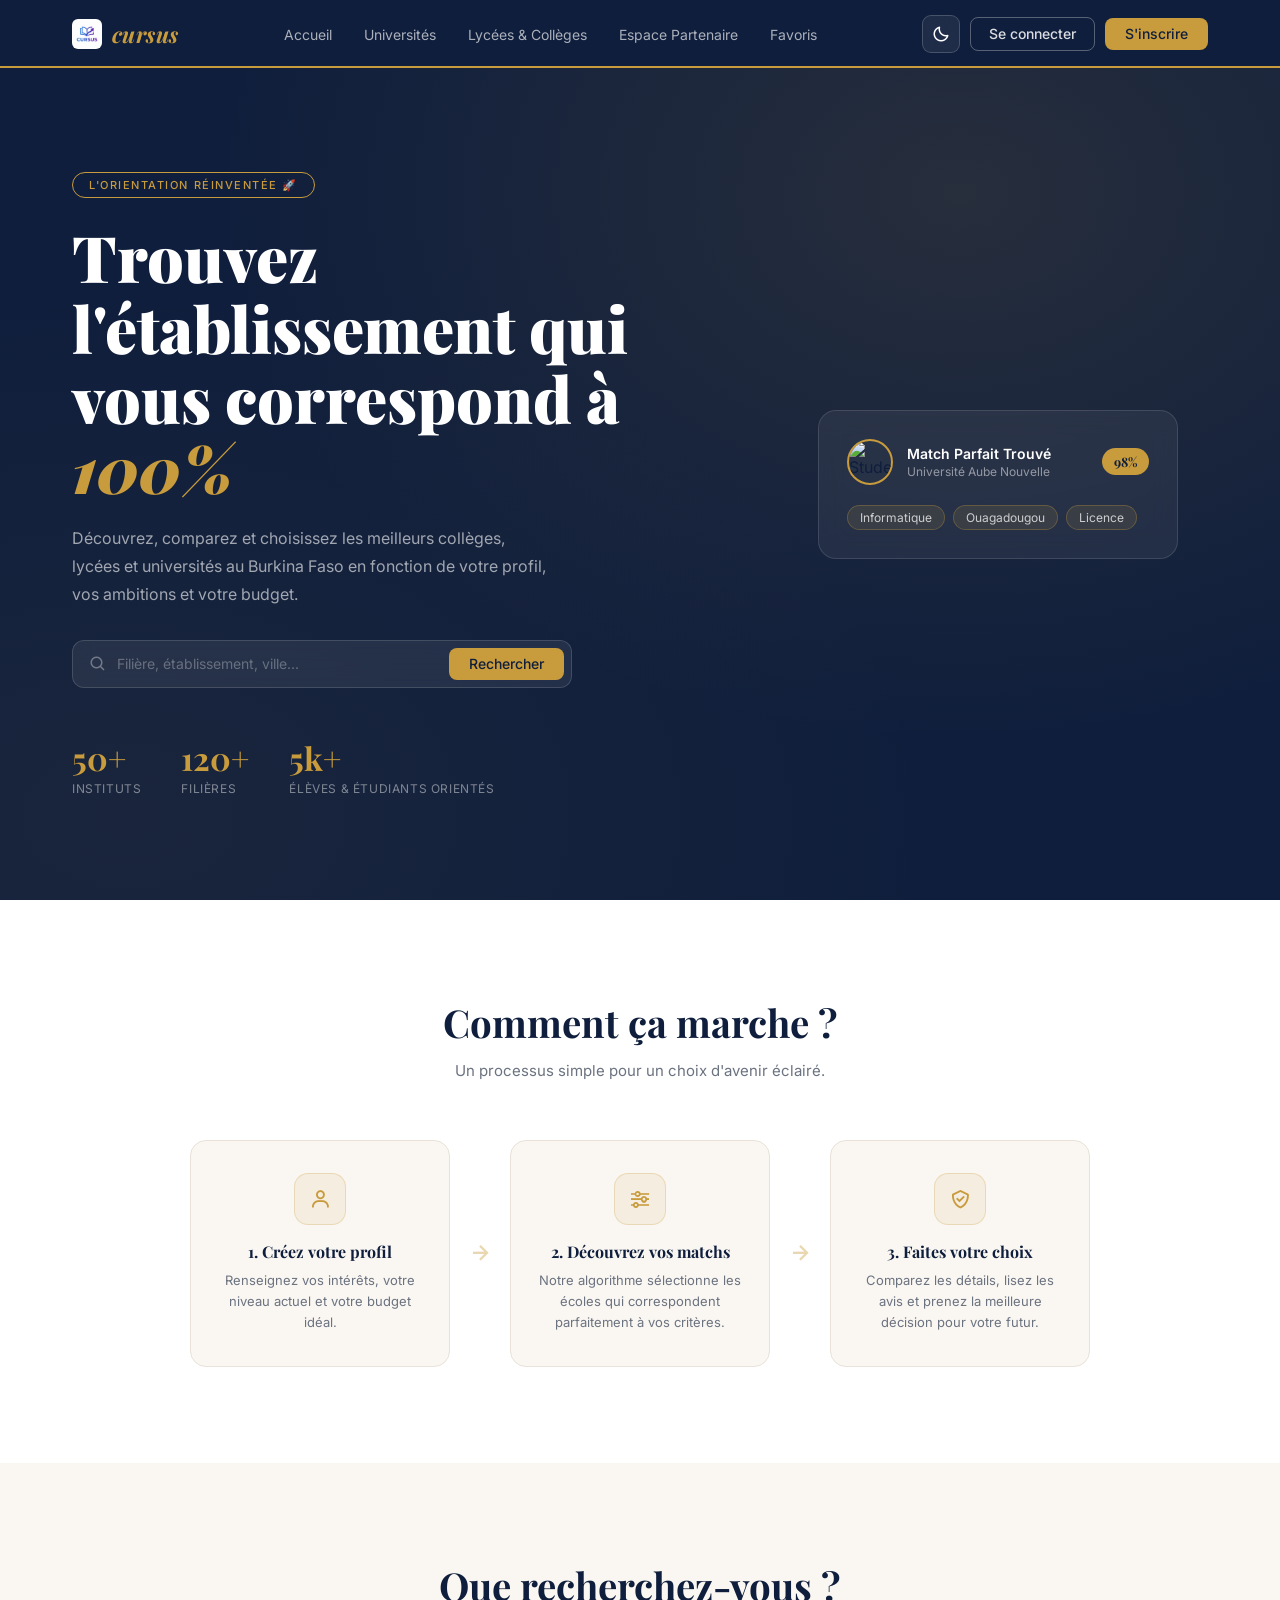
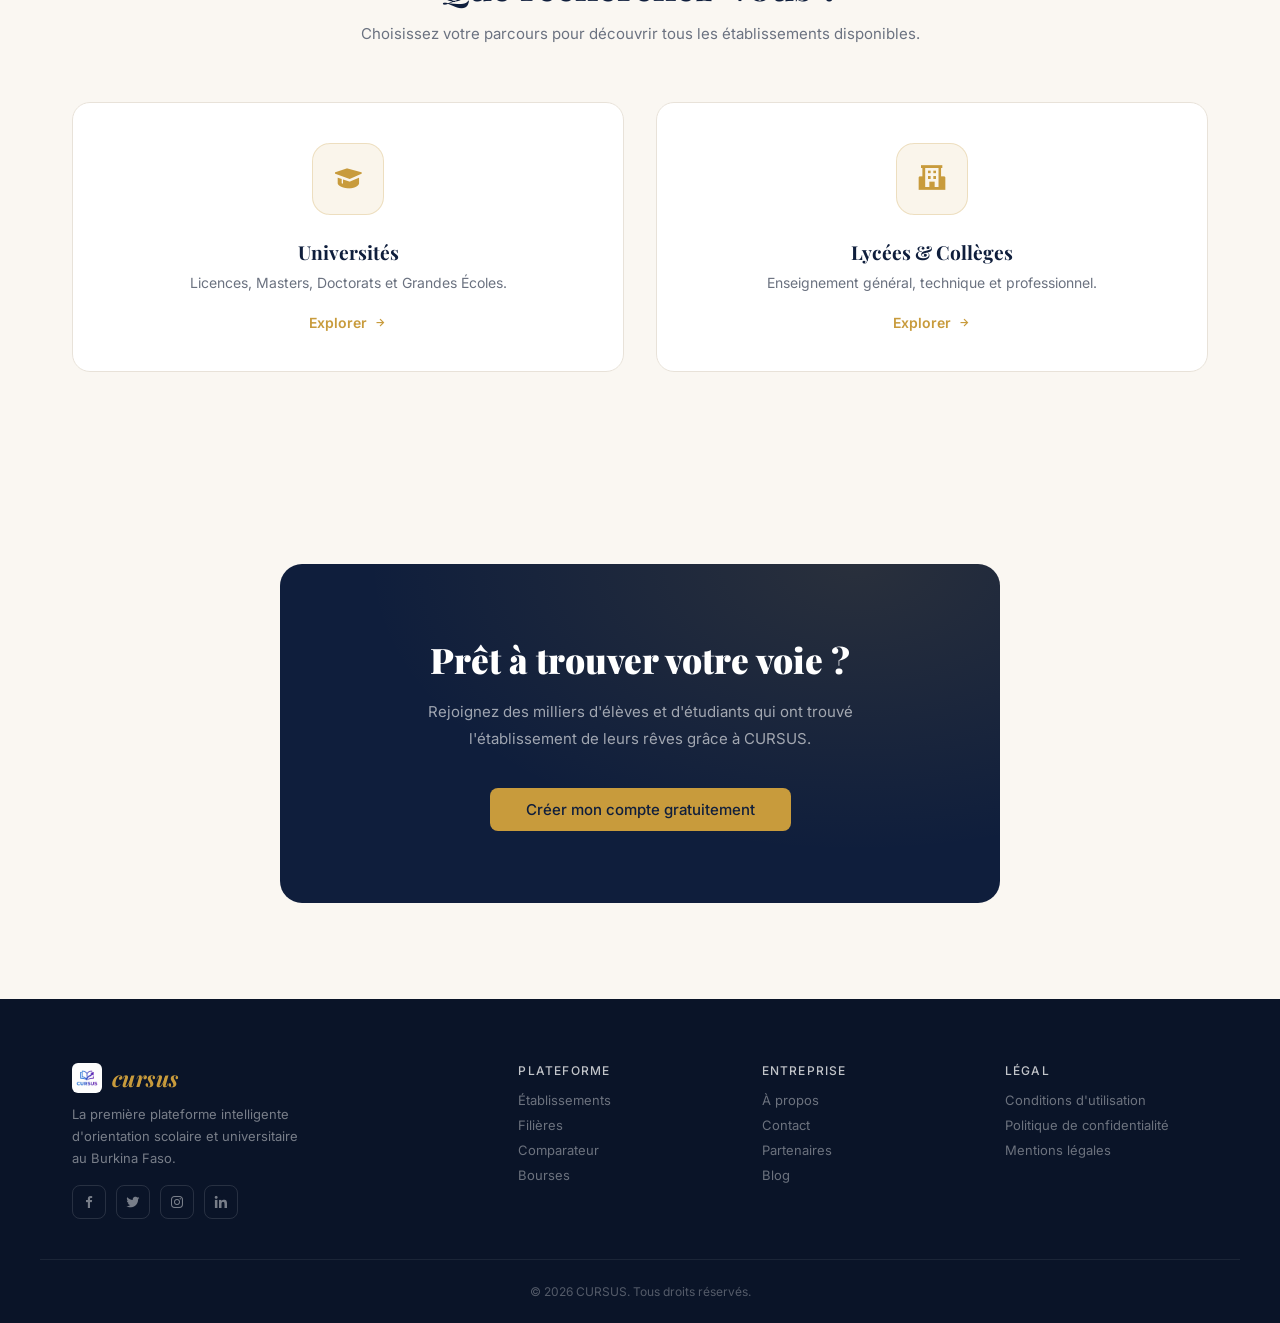
==== commit af32a661: "Add files via upload" ====
--- a/index.html
+++ b/index.html
@@ -8,7 +8,7 @@
     <!-- Google Fonts: Inter -->
     <link rel="preconnect" href="https://fonts.googleapis.com">
     <link rel="preconnect" href="https://fonts.gstatic.com" crossorigin>
-    <link href="https://fonts.googleapis.com/css2?family=Inter:wght@300;400;500;600;700;800&display=swap" rel="stylesheet">
+    <link href="https://fonts.googleapis.com/css2?family=Inter:wght@300;400;500;600;700;800&family=Playfair+Display:ital,wght@0,700;0,900;1,700;1,900&display=swap" rel="stylesheet">
     <!-- Boxicons for icons -->
     <link href='https://unpkg.com/boxicons@2.1.4/css/boxicons.min.css' rel='stylesheet'>
 </head>
--- a/style.css
+++ b/style.css
@@ -1,1428 +1,1834 @@
-/* =========================================
-   VARIABLES & SETUP
-   ========================================= */
-   :root {
-    /* Base Colors (Common) */
-    --clr-primary: #176ae5;    /* Bleu principal du logo */
-    --clr-primary-glow: rgba(23, 106, 229, 0.4);
-    --clr-accent: #6d28d9;     /* Violet d'accentuation du logo */
-    
-    --clr-success: #10b981;
-    --clr-warning: #f59e0b;
-    --clr-danger: #ef4444;
-
-    --clr-bg-main: #f8fafc;
-    --clr-bg-alt: #f1f5f9;
-    --clr-surface: rgba(255, 255, 255, 0.8);
-    --clr-surface-border: rgba(0, 0, 0, 0.1);
-    --clr-text-main: #0f172a;
-    --clr-text-muted: #64748b;
-    --clr-card-bg: #ffffff;
-    --clr-input-bg: #ffffff;
-    
-    --shadow-lg: 0 10px 25px -3px rgba(0, 0, 0, 0.05), 0 4px 6px -2px rgba(0, 0, 0, 0.05);
-    --blob-opacity: 0.15;
-}
-
-    /* white  Theme (Default) */
-    
-    [data-theme="dark"] {
-    --clr-bg-main: #0f172a;
-    --clr-bg-alt: #0b1120;
-    --clr-surface: rgba(30, 41, 59, 0.7);
-    --clr-surface-border: rgba(255, 255, 255, 0.1);
-    --clr-text-main: #f8fafc;
-    --clr-text-muted: #94a3b8;
-    --clr-card-bg: rgba(30, 41, 59, 0.7);
-    --clr-input-bg: rgba(15, 23, 42, 0.6);
-    
-    /* Shadows */
-    --shadow-lg: 0 10px 15px -3px rgba(0, 0, 0, 0.15), 0 4px 6px -2px rgba(0, 0, 0, 0.1);
-    
-    /* Animation Blobs */
-    --blob-opacity: 0.4;
-    
-    /* Transitions */
-    --transition-fast: 0.15s ease;
-    --transition-base: 0.3s ease;
-}
-
-
-* {
-    margin: 0;
-    padding: 0;
-    box-sizing: border-box;
-}
-
+/* ============================================
+   CURSUS – style.css
+   Thème : Marine & Or · Clair / Sombre
+   ============================================ */
+
+/* ── RESET ── */
+*, *::before, *::after {
+  box-sizing: border-box;
+  margin: 0;
+  padding: 0;
+}
+
+/* ── VARIABLES – THÈME CLAIR (défaut) ── */
+:root,
+[data-theme="light"] {
+  --navy: #0f1e3c;
+  --gold: #c89b3c;
+  --gold-light: #f0d080;
+  --bg-page: #faf7f2;
+  --bg-surface: #ffffff;
+  --bg-tag: #f0ece4;
+  --text-primary: #0f1e3c;
+  --text-secondary: #6b7280;
+  --border: #e8e2d9;
+  --header-bg: #0f1e3c;
+  --footer-bg: #0a1428;
+  --card-shadow: rgba(15, 30, 60, 0.08);
+
+  --clr-bg: #faf7f2;
+  --clr-surface: #ffffff;
+  --clr-surface-border: #e8e2d9;
+  --clr-text-main: #0f1e3c;
+  --clr-text-muted: #6b7280;
+  --clr-input-bg: #ffffff;
+  --clr-primary: #c89b3c;
+  --clr-primary-dark: #a07820;
+}
+
+/* ── VARIABLES – THÈME SOMBRE ── */
+[data-theme="dark"] {
+  --gold: #e0b050;
+  --gold-light: #f0d080;
+  --bg-page: #0d1117;
+  --bg-surface: #161b22;
+  --bg-tag: #1e2530;
+  --text-primary: #e2e8f0;
+  --text-secondary: #8b949e;
+  --border: #30363d;
+  --header-bg: #0a0f1a;
+  --footer-bg: #080d14;
+  --card-shadow: rgba(0, 0, 0, 0.35);
+
+  --clr-bg: #0d1117;
+  --clr-surface: #161b22;
+  --clr-surface-border: #30363d;
+  --clr-text-main: #e2e8f0;
+  --clr-text-muted: #8b949e;
+  --clr-input-bg: #161b22;
+  --clr-primary: #e0b050;
+  --clr-primary-dark: #c89b3c;
+}
+
+/* ── BASE ── */
+body {
+  font-family: 'Inter', 'DM Sans', sans-serif;
+  background: var(--bg-page);
+  color: var(--text-primary);
+  min-height: 100vh;
+  transition: background 0.3s, color 0.3s;
+  overflow-x: hidden;
+}
+
+/* ── FOND ANIMÉ ── */
+.background-blobs {
+  position: fixed;
+  inset: 0;
+  z-index: -1;
+  pointer-events: none;
+  overflow: hidden;
+}
+
+.blob {
+  position: absolute;
+  border-radius: 50%;
+  filter: blur(80px);
+  opacity: 0.07;
+  animation: blobFloat 12s ease-in-out infinite;
+}
+
+.blob-1 {
+  width: 600px;
+  height: 600px;
+  background: var(--gold);
+  top: -200px;
+  right: -150px;
+}
+
+.blob-2 {
+  width: 500px;
+  height: 500px;
+  background: #3b6abf;
+  bottom: -150px;
+  left: -100px;
+  animation-delay: -6s;
+}
+
+@keyframes blobFloat {
+  0%, 100% { transform: translate(0, 0) scale(1); }
+  50% { transform: translate(30px, -30px) scale(1.05); }
+}
+
+/* ── GLASS EFFECT ── */
+.glass-effect {
+  background: rgba(255, 255, 255, 0.06);
+  border: 1px solid rgba(255, 255, 255, 0.12);
+  backdrop-filter: blur(12px);
+  -webkit-backdrop-filter: blur(12px);
+}
+
+[data-theme="dark"] .glass-effect {
+  background: rgba(255, 255, 255, 0.04);
+  border-color: rgba(255, 255, 255, 0.08);
+}
+
+/* ── CONTAINER ── */
+.container {
+  max-width: 1200px;
+  margin: 0 auto;
+  padding: 0 2rem;
+  width: 100%;
+}
+
+/* ── NAVBAR ── */
+.navbar {
+  background: var(--header-bg) !important;
+  border: none !important;
+  border-bottom: 2px solid var(--gold) !important;
+  backdrop-filter: none !important;
+  position: sticky;
+  top: 0;
+  z-index: 200;
+  height: 68px;
+  transition: background 0.3s;
+}
+
+.nav-container {
+  display: flex;
+  align-items: center;
+  justify-content: space-between;
+  height: 68px;
+}
+
+/* ── LOGO ── */
+.logo {
+  display: flex;
+  align-items: center;
+  gap: 10px;
+  text-decoration: none;
+  color: #fff;
+}
+
+.logo-icon {
+  width: 30px;
+  height: 30px;
+  border-radius: 6px;
+  object-fit: contain;
+}
+
+.logo-text {
+  font-family: 'Playfair Display', 'Georgia', serif;
+  font-size: 22px;
+  font-weight: 700;
+  font-style: italic;
+  color: var(--gold);
+  letter-spacing: 0.02em;
+}
+
+/* ── NAV LINKS ── */
+.nav-links {
+  display: flex;
+  gap: 2rem;
+  align-items: center;
+}
+
+.nav-links a {
+  color: rgba(255, 255, 255, 0.65);
+  text-decoration: none;
+  font-size: 14px;
+  transition: color 0.2s;
+}
+
+.nav-links a:hover,
+.nav-links a.active {
+  color: var(--gold);
+}
+
+/* ── NAV ACTIONS ── */
+.nav-actions {
+  display: flex;
+  gap: 10px;
+  align-items: center;
+}
+
+/* ── BOUTONS ── */
+.btn {
+  font-family: inherit;
+  font-size: 14px;
+  font-weight: 500;
+  cursor: pointer;
+  border-radius: 8px;
+  transition: all 0.2s;
+  display: inline-flex;
+  align-items: center;
+  justify-content: center;
+  gap: 6px;
+  line-height: 1;
+}
+
+.btn-primary {
+  background: var(--gold);
+  color: #0f1e3c;
+  border: none;
+  padding: 9px 20px;
+}
+
+.btn-primary:hover {
+  background: var(--gold-light);
+  transform: translateY(-1px);
+}
+
+.btn-outline {
+  background: transparent;
+  color: rgba(255, 255, 255, 0.85);
+  border: 1px solid rgba(255, 255, 255, 0.3);
+  padding: 9px 18px;
+}
+
+.btn-outline:hover {
+  border-color: var(--gold);
+  color: var(--gold);
+}
+
+.btn-icon {
+  width: 38px;
+  height: 38px;
+  padding: 0;
+  border-radius: 9px;
+  border: 1px solid rgba(255, 255, 255, 0.18) !important;
+  background: rgba(255, 255, 255, 0.07) !important;
+  color: #fff;
+  font-size: 18px;
+}
+
+.btn-icon:hover {
+  background: rgba(255, 255, 255, 0.14) !important;
+}
+
+.btn-large {
+  padding: 14px 36px;
+  font-size: 15px;
+}
+
+.w-full {
+  width: 100%;
+  margin-top: 0.5rem;
+  padding: 12px;
+  font-size: 15px;
+}
+
+/* ── MOBILE MENU BTN ── */
+.mobile-menu-btn {
+  display: none;
+  color: #fff;
+  font-size: 26px;
+  cursor: pointer;
+  background: none;
+  border: none;
+  align-items: center;
+}
+
+/* ── MENU MOBILE ── */
+.mobile-menu {
+  display: none;
+  position: fixed;
+  inset: 0;
+  z-index: 300;
+  background: rgba(10, 20, 40, 0.97) !important;
+  border: none !important;
+  backdrop-filter: none !important;
+}
+
+.mobile-menu.open {
+  display: flex;
+  align-items: center;
+  justify-content: center;
+}
+
+.mobile-menu-content {
+  display: flex;
+  flex-direction: column;
+  align-items: center;
+  gap: 2rem;
+  text-align: center;
+}
+
+.menu-close {
+  position: absolute;
+  top: 1.5rem;
+  right: 1.5rem;
+  background: none;
+  border: none;
+  color: #fff;
+  font-size: 28px;
+  cursor: pointer;
+}
+
+.mobile-nav {
+  display: flex;
+  flex-direction: column;
+  gap: 1.5rem;
+}
+
+.mobile-nav a {
+  color: rgba(255, 255, 255, 0.8);
+  text-decoration: none;
+  font-size: 20px;
+  font-family: 'Playfair Display', 'Georgia', serif;
+  transition: color 0.2s;
+}
+
+.mobile-nav a:hover {
+  color: var(--gold);
+}
+
+.mobile-actions {
+  display: flex;
+  gap: 12px;
+}
+
+/* ── HERO ── */
+.hero {
+  background: var(--header-bg);
+  min-height: calc(100vh - 68px);
+  display: flex;
+  align-items: center;
+  padding: 4rem 0;
+  position: relative;
+  overflow: hidden;
+  transition: background 0.3s;
+}
+
+.hero::before {
+  content: '';
+  position: absolute;
+  inset: 0;
+  background:
+    radial-gradient(ellipse at 75% 15%, rgba(200, 155, 60, 0.13) 0%, transparent 55%),
+    radial-gradient(ellipse at 10% 90%, rgba(200, 155, 60, 0.06) 0%, transparent 50%);
+  pointer-events: none;
+}
+
+.hero-container {
+  display: grid;
+  grid-template-columns: 1fr 420px;
+  gap: 4rem;
+  align-items: center;
+  position: relative;
+  z-index: 1;
+}
+
+/* ── BADGE ── */
+.badge {
+  display: inline-block;
+  border: 1px solid var(--gold);
+  color: var(--gold);
+  font-size: 11px;
+  font-weight: 500;
+  letter-spacing: 0.14em;
+  text-transform: uppercase;
+  padding: 5px 16px;
+  border-radius: 20px;
+  margin-bottom: 1.5rem;
+}
+
+/* ── HERO CONTENT ── */
+.hero-content h1 {
+  font-family: 'Playfair Display', 'Georgia', serif;
+  font-size: clamp(2.4rem, 5vw, 4rem);
+  font-weight: 900;
+  line-height: 1.1;
+  color: #fff;
+  margin-bottom: 1.25rem;
+}
+
+.hero-content h1 span {
+  color: var(--gold);
+  font-style: italic;
+}
+
+.hero-content > p {
+  font-size: 16px;
+  color: rgba(255, 255, 255, 0.6);
+  line-height: 1.75;
+  margin-bottom: 2rem;
+  max-width: 480px;
+}
+
+/* ── SEARCH BAR ── */
+.search-bar {
+  display: flex;
+  align-items: center;
+  gap: 10px;
+  background: rgba(255, 255, 255, 0.07) !important;
+  border: 1px solid rgba(255, 255, 255, 0.14) !important;
+  border-radius: 12px !important;
+  padding: 7px 7px 7px 16px;
+  margin-bottom: 3rem;
+  max-width: 500px;
+  backdrop-filter: blur(10px) !important;
+}
+
+.search-bar i {
+  color: rgba(255, 255, 255, 0.35);
+  font-size: 18px;
+  flex-shrink: 0;
+}
+
+.search-bar input {
+  flex: 1;
+  background: none;
+  border: none;
+  outline: none;
+  color: #fff;
+  font-family: inherit;
+  font-size: 14px;
+}
+
+.search-bar input::placeholder {
+  color: rgba(255, 255, 255, 0.3);
+}
+
+/* ── STATS ── */
+.stats {
+  display: flex;
+  gap: 2.5rem;
+}
+
+.stat-item {
+  display: flex;
+  flex-direction: column;
+}
+
+.stat-num {
+  font-family: 'Playfair Display', 'Georgia', serif;
+  font-size: 2rem;
+  font-weight: 700;
+  color: var(--gold);
+}
+
+.stat-label {
+  font-size: 12px;
+  color: rgba(255, 255, 255, 0.45);
+  margin-top: 2px;
+  text-transform: uppercase;
+  letter-spacing: 0.05em;
+}
+
+/* ── HERO IMAGE ── */
+.hero-image {
+  display: flex;
+  justify-content: center;
+  align-items: center;
+}
+
+.glass-card {
+  background: rgba(255, 255, 255, 0.06);
+  border: 1px solid rgba(255, 255, 255, 0.12);
+  border-radius: 18px;
+  backdrop-filter: blur(12px);
+}
+
+.mockup-card {
+  padding: 1.75rem;
+  width: 100%;
+  max-width: 360px;
+}
+
+.mockup-header {
+  display: flex;
+  align-items: center;
+  gap: 14px;
+  margin-bottom: 1.25rem;
+}
+
+.avatar {
+  width: 46px;
+  height: 46px;
+  border-radius: 50%;
+  object-fit: cover;
+  border: 2px solid var(--gold);
+  flex-shrink: 0;
+}
+
+.mockup-header > div h4 {
+  font-size: 14px;
+  font-weight: 600;
+  color: #fff;
+  margin-bottom: 2px;
+}
+
+.mockup-header > div p {
+  font-size: 12px;
+  color: rgba(255, 255, 255, 0.5);
+}
+
+.match-score {
+  margin-left: auto;
+  background: var(--gold);
+  color: #0f1e3c;
+  font-size: 13px;
+  font-weight: 700;
+  padding: 5px 12px;
+  border-radius: 20px;
+  font-family: 'Playfair Display', serif;
+  flex-shrink: 0;
+}
+
+.tech-tags {
+  list-style: none;
+  display: flex;
+  flex-wrap: wrap;
+  gap: 8px;
+}
+
+.tech-tags li {
+  font-size: 12px;
+  padding: 4px 12px;
+  border-radius: 20px;
+  background: rgba(200, 155, 60, 0.12);
+  border: 1px solid rgba(200, 155, 60, 0.3);
+  color: rgba(255, 255, 255, 0.75);
+}
+
+/* ── SECTIONS ── */
+.section {
+  padding: 6rem 0;
+  background: var(--bg-surface);
+  transition: background 0.3s, color 0.3s;
+}
+
+.section-header {
+  margin-bottom: 3.5rem;
+}
+
+.section-header.center {
+  text-align: center;
+}
+
+.section-header h2 {
+  font-family: 'Playfair Display', 'Georgia', serif;
+  font-size: clamp(1.8rem, 3vw, 2.4rem);
+  font-weight: 700;
+  color: var(--text-primary);
+  margin-bottom: 10px;
+}
+
+.section-header p {
+  font-size: 15px;
+  color: var(--text-secondary);
+  line-height: 1.7;
+}
+
+/* ── ÉTAPES ── */
+.steps-grid {
+  display: grid;
+  grid-template-columns: 1fr auto 1fr auto 1fr;
+  align-items: center;
+  max-width: 900px;
+  margin: 0 auto;
+}
+
+.step-card {
+  background: var(--bg-page) !important;
+  border: 1px solid var(--border) !important;
+  border-radius: 16px;
+  padding: 2rem 1.5rem;
+  text-align: center;
+  transition: background 0.3s, border-color 0.3s, transform 0.2s;
+  backdrop-filter: none !important;
+}
+
+.step-card:hover {
+  transform: translateY(-4px);
+  border-color: var(--gold) !important;
+}
+
+.step-icon {
+  width: 52px;
+  height: 52px;
+  border-radius: 14px;
+  background: rgba(200, 155, 60, 0.1);
+  border: 1px solid rgba(200, 155, 60, 0.25);
+  display: flex;
+  align-items: center;
+  justify-content: center;
+  margin: 0 auto 1rem;
+  font-size: 22px;
+  color: var(--gold);
+}
+
+.step-card h3 {
+  font-family: 'Playfair Display', 'Georgia', serif;
+  font-size: 16px;
+  font-weight: 700;
+  color: var(--text-primary);
+  margin-bottom: 8px;
+}
+
+.step-card p {
+  font-size: 13px;
+  color: var(--text-secondary);
+  line-height: 1.65;
+}
+
+.step-icon-arrow {
+  font-size: 28px;
+  color: rgba(200, 155, 60, 0.4);
+  padding: 0 1rem;
+  display: flex;
+  align-items: center;
+}
+
+/* ── CALL TO ACTION ── */
+.cta-section {
+  padding: 6rem 0;
+  background: var(--bg-page);
+  transition: background 0.3s;
+}
+
+.cta-box {
+  background: var(--navy) !important;
+  border: none !important;
+  border-radius: 22px;
+  padding: 4.5rem 3rem;
+  text-align: center;
+  max-width: 720px;
+  margin: 0 auto;
+  position: relative;
+  overflow: hidden;
+  backdrop-filter: none !important;
+}
+
+[data-theme="dark"] .cta-box {
+  background: #0a0f1a !important;
+  border: 1px solid var(--border) !important;
+}
+
+.cta-box::before {
+  content: '';
+  position: absolute;
+  inset: 0;
+  background: radial-gradient(ellipse at 80% 0%, rgba(200, 155, 60, 0.14) 0%, transparent 60%);
+  pointer-events: none;
+}
+
+.cta-box h2 {
+  font-family: 'Playfair Display', 'Georgia', serif;
+  font-size: 2.2rem;
+  font-weight: 900;
+  color: #fff;
+  margin-bottom: 1rem;
+  position: relative;
+}
+
+.cta-box p {
+  font-size: 15px;
+  color: rgba(255, 255, 255, 0.6);
+  margin-bottom: 2.25rem;
+  line-height: 1.75;
+  position: relative;
+  max-width: 520px;
+  margin-left: auto;
+  margin-right: auto;
+}
+
+/* ── FOOTER ── */
+.footer {
+  background: var(--footer-bg);
+  padding: 4rem 0 1.5rem;
+  transition: background 0.3s;
+}
+
+.footer-grid {
+  display: grid;
+  grid-template-columns: 2fr 1fr 1fr 1fr;
+  gap: 2.5rem;
+  margin-bottom: 2.5rem;
+}
+
+.footer-brand p {
+  font-size: 13px;
+  color: rgba(255, 255, 255, 0.45);
+  line-height: 1.7;
+  max-width: 240px;
+  margin-top: 10px;
+}
+
+.footer-links h4 {
+  font-size: 12px;
+  font-weight: 500;
+  color: rgba(255, 255, 255, 0.75);
+  text-transform: uppercase;
+  letter-spacing: 0.1em;
+  margin-bottom: 14px;
+}
+
+.footer-links a {
+  display: block;
+  font-size: 13px;
+  color: rgba(255, 255, 255, 0.4);
+  text-decoration: none;
+  margin-bottom: 9px;
+  transition: color 0.2s;
+}
+
+.footer-links a:hover {
+  color: var(--gold);
+}
+
+.social-links {
+  display: flex;
+  gap: 10px;
+  margin-top: 16px;
+}
+
+.social-links a {
+  width: 34px;
+  height: 34px;
+  border-radius: 8px;
+  border: 1px solid rgba(255, 255, 255, 0.12);
+  display: flex;
+  align-items: center;
+  justify-content: center;
+  color: rgba(255, 255, 255, 0.45);
+  font-size: 16px;
+  text-decoration: none;
+  transition: all 0.2s;
+}
+
+.social-links a:hover {
+  border-color: var(--gold);
+  color: var(--gold);
+}
+
+.footer-bottom {
+  text-align: center;
+  padding-top: 1.5rem;
+  border-top: 1px solid rgba(255, 255, 255, 0.07);
+}
+
+.footer-bottom p {
+  font-size: 12px;
+  color: rgba(255, 255, 255, 0.3);
+}
+
+/* ── MODALES ── */
+.modal-overlay {
+  display: none;
+  position: fixed;
+  inset: 0;
+  z-index: 500;
+  background: rgba(0, 0, 0, 0.6);
+  align-items: center;
+  justify-content: center;
+  backdrop-filter: blur(4px);
+}
+
+.modal-overlay.active {
+  display: flex;
+}
+
+.modal-content {
+  background: var(--bg-surface) !important;
+  border: 1px solid var(--border) !important;
+  border-radius: 18px;
+  padding: 2.5rem;
+  width: 420px;
+  max-width: 94vw;
+  position: relative;
+  box-shadow: 0 24px 60px rgba(0, 0, 0, 0.25);
+  transition: background 0.3s;
+  backdrop-filter: none !important;
+}
+
+.modal-large {
+  width: 620px;
+}
+
+.modal-close {
+  position: absolute;
+  top: 1rem;
+  right: 1.25rem;
+  background: none;
+  border: none;
+  font-size: 22px;
+  color: var(--text-secondary);
+  cursor: pointer;
+  line-height: 1;
+  transition: color 0.2s;
+}
+
+.modal-close:hover {
+  color: var(--text-primary);
+}
+
+/* ── FORMULAIRES ── */
+.auth-form-container h2 {
+  font-family: 'Playfair Display', 'Georgia', serif;
+  font-size: 1.6rem;
+  font-weight: 700;
+  color: var(--text-primary);
+  margin-bottom: 6px;
+}
+
+.auth-form-container > p {
+  font-size: 14px;
+  color: var(--text-secondary);
+  margin-bottom: 1.75rem;
+}
+
+.form-group {
+  display: flex;
+  flex-direction: column;
+  gap: 6px;
+  margin-bottom: 1rem;
+}
+
+.form-group label {
+  font-size: 12px;
+  font-weight: 500;
+  color: var(--text-secondary);
+  text-transform: uppercase;
+  letter-spacing: 0.07em;
+}
+
+.form-group input,
+.form-group select,
+.form-group textarea {
+  padding: 10px 14px;
+  border: 1px solid var(--border);
+  border-radius: 10px;
+  font-size: 14px;
+  font-family: inherit;
+  color: var(--text-primary);
+  background: var(--bg-surface);
+  outline: none;
+  transition: border-color 0.2s, background 0.3s, color 0.3s;
+  width: 100%;
+}
+
+.form-group input:focus,
+.form-group select:focus {
+  border-color: var(--gold);
+}
+
+.form-group select {
+  appearance: none;
+  background-image: url("data:image/svg+xml,%3Csvg xmlns='http://www.w3.org/2000/svg' width='12' height='12' viewBox='0 0 24 24'%3E%3Cpath fill='%236b7280' d='M7 10l5 5 5-5z'/%3E%3C/svg%3E");
+  background-repeat: no-repeat;
+  background-position: right 14px center;
+}
+
+.auth-switch {
+  font-size: 13px;
+  color: var(--text-secondary);
+  margin-top: 1.25rem;
+  text-align: center;
+}
+
+.auth-switch a {
+  color: var(--gold);
+  text-decoration: none;
+  font-weight: 500;
+}
+
+.auth-switch a:hover {
+  text-decoration: underline;
+}
+
+/* ── RESPONSIVE ── */
+@media (max-width: 900px) {
+  .hero-container {
+    grid-template-columns: 1fr;
+  }
+
+  .hero-image {
+    display: none;
+  }
+
+  .steps-grid {
+    grid-template-columns: 1fr;
+    gap: 1.5rem;
+  }
+
+  .step-icon-arrow {
+    display: none;
+  }
+
+  .footer-grid {
+    grid-template-columns: 1fr 1fr;
+  }
+
+  .nav-links {
+    display: none;
+  }
+
+  .nav-actions .btn-outline,
+  .nav-actions .btn-primary {
+    display: none;
+  }
+
+  .mobile-menu-btn {
+    display: flex;
+  }
+}
+
+@media (max-width: 600px) {
+  .footer-grid {
+    grid-template-columns: 1fr;
+  }
+
+  .stats {
+    flex-wrap: wrap;
+    gap: 1.5rem;
+  }
+
+  .cta-box {
+    padding: 3rem 1.5rem;
+  }
+}
+
+/* ── UTILITAIRES LAYOUT ── */
 html {
-    scroll-behavior: smooth;
-    font-size: 16px;
-}
-
-body {
-    font-family: var(--font-main);
-    background-color: var(--clr-bg-main);
-    color: var(--clr-text-main);
-    line-height: 1.6;
-    overflow-x: hidden;
-    position: relative;
-    transition: background-color 0.3s ease, color 0.3s ease;
-}
-
-/* Typography styles */
-h1, h2, h3, h4 {
-    font-weight: 700;
-    line-height: 1.2;
-    color: var(--clr-text-main);
-}
-
-h1 { font-size: clamp(2.5rem, 5vw, 4rem); letter-spacing: -1px; }
-h2 { font-size: clamp(2rem, 4vw, 3rem); margin-bottom: 1rem; }
-h3 { font-size: 1.5rem; margin-bottom: 0.5rem; }
-p { color: var(--clr-text-muted); margin-bottom: 1rem; }
-a { color: var(--clr-text-main); text-decoration: none; transition: var(--transition-base); }
-
-/* Layout utilities */
-.container {
-    width: 100%;
-    max-width: 1280px;
-    margin: 0 auto;
-    padding: 0 1.5rem;
-}
-
-.section {
-    padding: 5rem 0;
-}
-
-.center { text-align: center; }
+  scroll-behavior: smooth;
+}
 
 .grid-2-col {
-    display: grid;
-    grid-template-columns: 1fr 1fr;
-    gap: 1rem;
-}
-
-/* =========================================
-   BACKGROUND BLOBS (ANIMATED)
-   ========================================= */
-.background-blobs {
-    position: absolute;
-    top: 0; left: 0;
-    width: 100%; height: 100vh;
-    overflow: hidden;
-    z-index: -1;
-}
-
-.blob {
-    position: absolute;
-    border-radius: 50%;
-    filter: blur(100px);
-    opacity: var(--blob-opacity);
-    animation: float 20s infinite alternate ease-in-out;
-    transition: opacity 0.3s ease;
-}
-
-.blob-1 {
-    width: 400px; height: 400px;
-    background: var(--clr-primary);
-    top: -100px; left: -100px;
-}
-
-.blob-2 {
-    width: 500px; height: 500px;
-    background: var(--clr-accent);
-    top: 20%; right: -150px;
-    animation-delay: -5s;
-}
-
-@keyframes float {
-    0% { transform: translate(0, 0) scale(1); }
-    100% { transform: translate(100px, 50px) scale(1.1); }
-}
-
-/* =========================================
-   COMPONENTS: BUTTONS & GLASSMORPHISM
-   ========================================= */
-.glass-effect {
-    background: var(--clr-surface);
-    backdrop-filter: blur(16px);
-    -webkit-backdrop-filter: blur(16px);
-    border: 1px solid var(--clr-surface-border);
-    border-radius: 1rem;
-    box-shadow: var(--shadow-lg);
-}
-
-.btn {
-    display: inline-flex;  align-items: center; justify-content: center;
-    padding: 0.75rem 1.5rem;
-    border-radius: 0.5rem;
-    font-weight: 600;
-    font-size: 1rem;
-    cursor: pointer;
-    transition: var(--transition-base);
-    border: none;
-    outline: none;
-    gap: 0.5rem;
-}
-
-.btn-primary {
-    background: linear-gradient(135deg, var(--clr-primary), var(--clr-accent));
-    color: white;
-    box-shadow: 0 4px 15px rgba(59, 130, 246, 0.4);
-}
-
-.btn-primary:hover {
-    transform: translateY(-2px);
-    box-shadow: 0 6px 20px rgba(59, 130, 246, 0.6);
-}
-
-.btn-outline {
-    background: transparent;
-    border: 1px solid var(--clr-surface-border);
-    color: var(--clr-text-main);
-}
-
-.btn-outline:hover {
-    background: rgba(255, 255, 255, 0.1);
-}
-
-.btn-icon {
-    width: 44px;
-    height: 44px;
-    padding: 0;
-    color: var(--clr-text-main);
-    font-size: 1.25rem;
-}
-
-.btn-large {
-    padding: 1rem 2rem;
-    font-size: 1.125rem;
-}
-
-
-.badge {
-    display: inline-block;
-    padding: 0.25rem 1rem;
-    border-radius: 2rem;
-    background: rgba(59, 130, 246, 0.1);
-    color: var(--clr-primary);
-    font-weight: 600;
-    font-size: 0.875rem;
-    margin-bottom: 1.5rem;
-    border: 1px solid rgba(59, 130, 246, 0.2);
-}
-
-/* =========================================
-   HEADER / NAVBAR
-   ========================================= */
-.navbar {
-    position: relative;
-    top: 1rem; left: 50%;
-    transform: translateX(-50%);
-    width: calc(100% - 2rem);
-    max-width: 1200px;
-    z-index: 1000;
-    padding: 0.5rem;
-    border-radius: 100px;
-}
-
-.nav-container {
-    display: flex;
-    justify-content: space-between;
-    align-items: center;
-    padding: 0.5rem 1rem;
-}
-
-.logo {
-    font-size: 2rem;
-    font-weight: 800;
-    letter-spacing: -1px;
-    display: inline-flex;
-    align-items: center;
-    gap: 0.5rem;
-}
-
-.logo-icon {
-    height: 40px; 
-    width: auto;
-    object-fit: contain;
-}
-
-.logo-text {
-    background: linear-gradient(90deg, var(--clr-accent), var(--clr-primary));
-    -webkit-background-clip: text;
-    background-clip: text;
-    -webkit-text-fill-color: transparent;
-
-    text-transform: lowercase;
-}
-
-
-.nav-links {
-    display: flex; gap: 2rem;
-}
-
-.nav-links a {
-    font-weight: 500;
-    position: relative;
-}
-
-.nav-links a:hover {
-    color: var(--clr-primary);
-}
-
-.nav-actions { 
-    display: flex; 
-    align-items: center;
-    gap: 1.5rem; 
-}
-
-/* User Profile Styles */
+  display: grid;
+  grid-template-columns: 1fr 1fr;
+  gap: 1rem;
+}
+
+.bg-light {
+  background: var(--bg-page);
+}
+
+.center {
+  text-align: center;
+}
+
+/* ── PROFIL UTILISATEUR (NAVBAR) ── */
 .user-profile {
-    display: flex;
-    align-items: center;
-    gap: 0.75rem;
-    padding: 0.5rem 1rem;
-    background: rgba(255, 255, 255, 0.05);
-    border-radius: 100px;
-    border: 1px solid var(--clr-surface-border);
+  display: flex;
+  align-items: center;
+  gap: 0.75rem;
+  padding: 6px 14px;
+  background: rgba(255, 255, 255, 0.07);
+  border-radius: 100px;
+  border: 1px solid rgba(255, 255, 255, 0.15);
 }
 
 .user-avatar {
-    width: 32px;
-    height: 32px;
-    background: var(--clr-primary);
-    color: #fff;
-    border-radius: 50%;
-    display: flex;
-    align-items: center;
-    justify-content: center;
-    font-weight: 700;
-    font-size: 0.875rem;
-    flex-shrink: 0;
+  width: 32px;
+  height: 32px;
+  background: var(--gold);
+  color: #0f1e3c;
+  border-radius: 50%;
+  display: flex;
+  align-items: center;
+  justify-content: center;
+  font-weight: 700;
+  font-size: 13px;
+  flex-shrink: 0;
 }
 
 .user-name {
-    font-weight: 600;
-    font-size: 0.875rem;
-    color: var(--clr-text-main);
+  font-weight: 600;
+  font-size: 13px;
+  color: rgba(255, 255, 255, 0.9);
 }
 
 .logout-btn {
-    background: transparent;
-    border: none;
-    color: var(--clr-text-muted);
-    cursor: pointer;
-    font-size: 1.25rem;
-    display: flex;
-    align-items: center;
-    transition: var(--transition-base);
-    padding: 2px;
+  background: transparent;
+  border: none;
+  color: rgba(255, 255, 255, 0.5);
+  cursor: pointer;
+  font-size: 18px;
+  display: flex;
+  align-items: center;
+  transition: color 0.2s;
+  padding: 2px;
 }
 
 .logout-btn:hover {
-    color: #ef4444;
+  color: #ef4444;
 }
 
 .user-profile-mobile {
-    display: flex;
-    align-items: center;
-    gap: 1rem;
-    margin-bottom: 2rem;
-    padding: 1.5rem;
-    background: rgba(255, 255, 255, 0.05);
-    border-radius: 1rem;
+  display: flex;
+  align-items: center;
+  gap: 1rem;
+  margin-bottom: 1.5rem;
+  padding: 1.25rem;
+  background: rgba(255, 255, 255, 0.07);
+  border-radius: 12px;
 }
 
 .user-info strong {
-    display: block;
-    color: var(--clr-text-main);
+  display: block;
+  color: #fff;
+  font-size: 14px;
 }
 
 .user-info p {
-    font-size: 0.75rem;
-    color: var(--clr-text-muted);
-}
-.mobile-menu-btn { display: none; font-size: 1.5rem; cursor: pointer; }
-
-/* =========================================
-   HERO SECTION
-   ========================================= */
-.hero {
-    min-height: 100vh;
-    display: flex;
-    align-items: center;
-    padding-top: 6rem;
-}
-
-.hero-container {
-    display: grid;
-    grid-template-columns: 1fr 1fr;
-    gap: 4rem;
-    align-items: center;
-}
-
-.hero-content h1 span {
-    background: linear-gradient(135deg, var(--clr-primary), var(--clr-accent));
-    -webkit-background-clip: text;
-    background-clip: text;
-    -webkit-text-fill-color: transparent;
-
-}
-
-.hero-content p {
-    font-size: 1.125rem;
-    max-width: 500px;
-    margin: 1.5rem 0 2.5rem;
-}
-
-/* Search Bar in Hero */
-.search-bar {
-    display: flex;
-    align-items: center;
-    padding: 0.5rem;
-    border-radius: 100px;
-    margin-bottom: 3rem;
-    background: var(--clr-card-bg);
-}
-
-
-.search-bar i {
-    font-size: 1.5rem;
-    color: var(--clr-text-muted);
-    margin-left: 1rem;
-}
-
-.search-bar input {
-    flex: 1;
-    background: transparent;
-    border: none;
-    outline: none;
-    padding: 0.75rem 1rem;
-    color: var(--clr-text-main);
-    font-size: 1rem;
-}
-
-.search-bar input::placeholder { color: var(--clr-text-muted); }
-.search-bar .btn { border-radius: 100px; padding: 0.75rem 2rem; }
-
-/* Stats */
-.stats {
-    display: flex;
-    gap: 3rem;
-}
-
-.stat-item {
-    display: flex; flex-direction: column;
-}
-
-.stat-num {
-    font-size: 2rem;
-    font-weight: 800;
-    color: var(--clr-text-main);
-}
-
-.stat-label {
-    font-size: 0.875rem;
-    color: var(--clr-text-muted);
-}
-
-/* Hero Image Mockup */
-.mockup-card {
-    padding: 1.5rem;
-    border-radius: 1.25rem;
-    transform: perspective(1000px) rotateY(-10deg) rotateX(5deg);
-    transition: var(--transition-base);
-    box-shadow: 20px 20px 60px rgba(0,0,0,0.5);
-}
-
-.mockup-card:hover {
-    transform: perspective(1000px) rotateY(0deg) rotateX(0deg) translateY(-10px);
-}
-
-.mockup-header {
-    display: flex; align-items: center; gap: 1rem;
-    margin-bottom: 2rem;
-}
-
-.avatar {
-    width: 60px; height: 60px;
-    border-radius: 50%;
-    border: 2px solid var(--clr-primary);
-}
-
-.mockup-header h4 { font-size: 1.125rem; }
-.mockup-header p { margin: 0; font-size: 0.875rem; }
-
-.match-score {
-    margin-left: auto;
-    background: rgba(16, 185, 129, 0.2);
-    color: var(--clr-success);
-    padding: 0.5rem 1rem;
-    border-radius: 2rem;
-    font-weight: 700;
-    font-size: 1.25rem;
-}
-
-.tech-tags {
-    list-style: none;
-    display: flex; gap: 0.5rem; flex-wrap: wrap;
-}
-
-.tech-tags li {
-    padding: 0.5rem 1rem;
-    background: rgba(255, 255, 255, 0.05);
-    border-radius: 0.5rem;
-    font-size: 0.875rem;
-}
-
-/* =========================================
-   HOW IT WORKS (STEPS)
-   ========================================= */
-.steps-grid {
-    display: flex;
-    align-items: center;
-    justify-content: space-between;
-    margin-top: 4rem;
-    gap: 1rem;
-}
-
-.step-card {
-    flex: 1;
-    padding: 2rem;
-    text-align: center;
-    border-radius: 1.5rem;
-    position: relative;
-    transition: var(--transition-base);
-}
-
-.step-card:hover { transform: translateY(-10px); }
-
-.step-icon {
-    width: 60px; height: 60px;
-    background: linear-gradient(135deg, rgba(59,130,246,0.2), rgba(139,92,246,0.2));
-    border-radius: 50%;
-    display: inline-flex; justify-content: center; align-items: center;
-    font-size: 2rem; color: var(--clr-primary);
-    margin-bottom: 1.5rem;
-}
-
-.step-icon-arrow { font-size: 2rem; color: var(--clr-surface-border); }
-
-/* =========================================
-   CATEGORY TABS
-   ========================================= */
-.category-tabs {
-    display: flex;
-    justify-content: center;
-    gap: 1.5rem;
-    margin-bottom: 2.5rem;
-}
-
-.tab-btn {
-    display: flex;
-    align-items: center;
-    gap: 0.75rem;
-    padding: 1rem 2rem;
-    border-radius: 100px;
-    background: var(--clr-surface);
-    border: 1px solid var(--clr-surface-border);
-    color: var(--clr-text-muted);
-    font-weight: 600;
-    cursor: pointer;
-    transition: var(--transition-base);
-    backdrop-filter: blur(16px);
-}
-
-.tab-btn i {
-    font-size: 1.25rem;
-}
-
-.tab-btn:hover {
-    border-color: var(--clr-primary);
-    color: var(--clr-primary);
-}
-
-.tab-btn.active {
-    background: var(--clr-primary);
-    border-color: var(--clr-primary);
-    color: white;
-    box-shadow: 0 4px 15px var(--clr-primary-glow);
-}
-
-.bg-light { background-color: rgba(255,255,255,0.02); }
-
+  font-size: 12px;
+  color: rgba(255, 255, 255, 0.5);
+  margin: 0;
+}
+
+/* ── PAGES DE DÉCOUVERTE (HEADER) ── */
+.discovery-header {
+  background: var(--header-bg);
+  padding: 5rem 0 3rem;
+  text-align: center;
+  position: relative;
+  overflow: hidden;
+  transition: background 0.3s;
+}
+
+.discovery-header::before {
+  content: '';
+  position: absolute;
+  inset: 0;
+  background: radial-gradient(ellipse at 50% 0%, rgba(200, 155, 60, 0.12) 0%, transparent 60%);
+  pointer-events: none;
+}
+
+.discovery-header h1 {
+  font-family: 'Playfair Display', 'Georgia', serif;
+  font-size: clamp(2rem, 4vw, 3rem);
+  font-weight: 800;
+  color: #fff;
+  margin-bottom: 1rem;
+  position: relative;
+}
+
+.discovery-header h1 span {
+  color: var(--gold);
+  font-style: italic;
+}
+
+.discovery-header p {
+  font-size: 15px;
+  color: rgba(255, 255, 255, 0.55);
+  position: relative;
+}
+
+/* ── LAYOUT DÉCOUVERTE (SIDEBAR + RÉSULTATS) ── */
 .discover-layout {
-    display: grid;
-    grid-template-columns: 280px 1fr;
-    gap: 2rem;
-    margin-top: 3rem;
-}
-
+  display: grid;
+  grid-template-columns: 280px 1fr;
+  gap: 2rem;
+  align-items: flex-start;
+  padding: 3rem 0;
+}
+
+/* ── SIDEBAR FILTRES ── */
+.sidebar,
 .filters-sidebar {
-    padding: 1.5rem;
-    height: fit-content;
-    position: sticky; top: 100px;
-}
-
-.filter-group { margin-top: 1.5rem; }
-.filter-group label { display: block; margin-bottom: 0.5rem; font-size: 0.875rem; color: var(--clr-text-muted); }
-
-select, input[type="range"] {
-    width: 100%;
-    padding: 0.75rem;
-    border-radius: 0.5rem;
-    background: var(--clr-input-bg);
-    border: 1px solid var(--clr-surface-border);
-    color: var(--clr-text-main);
-    outline: none;
-}
-
-
-.checkbox-group label {
-    display: flex; align-items: center; gap: 0.5rem;
-    color: var(--clr-text-); margin-bottom: 0.5rem;
-    cursor: pointer;
-}
-
-/* Grid & Cards */
-.results-header {
-    display: flex; justify-content: space-between; align-items: center;
-    margin-bottom: 2rem;
-}
-
-.no-results {
-    grid-column: 1 / -1;
-    text-align: center;
-    padding: 3rem;
-    color: var(--clr-text-muted);
-    font-size: 1.125rem;
-}
-
-.institutes-grid {
-    display: grid;
-    grid-template-columns: repeat(auto-fill, minmax(300px, 1fr));
-    gap: 1.5rem;
-}
-
-.institute-card {
-    display: flex; flex-direction: column;
-    padding: 1.5rem;
-    border-radius: 1rem;
-    transition: var(--transition-base);
-    height: 100%; /* Ensure all cards in a row are same height */
-    animation: fadeIn 0.4s ease forwards;
-}
-
-@keyframes fadeIn {
-    from { opacity: 0; transform: translateY(10px); }
-    to { opacity: 1; transform: translateY(0); }
-}
-
-.institute-card:hover {
-    transform: translateY(-5px);
-    border-color: rgba(59, 130, 246, 0.4);
-}
-
-.ic-programs {
-    list-style: none;
-    display: flex;
-    gap: 0.5rem;
-    flex-wrap: wrap;
-    margin-top: 1rem;
-}
-
-.ic-programs li {
-    padding: 0.25rem 0.75rem;
-    background: rgba(255, 255, 255, 0.05);
-    border-radius: 0.5rem;
-    font-size: 0.75rem;
-    color: var(--clr-text-muted);
-}
-
-.ic-programs li.extra-count {
-    background: rgba(59, 130, 246, 0.1);
-    color: var(--clr-primary);
-    font-weight: 600;
-}
-
-.ic-header {
-    display: flex; justify-content: space-between; align-items: flex-start;
-    margin-bottom: 1rem;
-}
-
-.ic-logo {
-    width: 48px; height: 48px; border-radius: 0.5rem; background: #fff;
-    display: flex; align-items: center; justify-content: center;
-    color: #000; font-weight: bold;
-}
-
-.ic-match {
-    background: rgba(16, 185, 129, 0.1); color: var(--clr-success);
-    font-size: 0.75rem; font-weight: 700; padding: 0.25rem 0.5rem; border-radius: 1rem;
-}
-
-.ic-body { flex: 1; } /* Allow body to expand and push footer down */
-.ic-body h4 { margin-bottom: 0.25rem; }
-.ic-body p { font-size: 0.875rem; display: flex; align-items: center; gap: 0.25rem; }
-
-.ic-footer {
-    margin-top: auto; padding-top: 1rem;
-    display: flex; justify-content: space-between; align-items: center;
-    border-top: 1px solid var(--clr-surface-border);
-}
-
-.ic-price { font-weight: 700; color: var(--clr-primary); }
-
-/* =========================================
-   CTA & FOOTER
-   ========================================= */
-.cta-box {
-    padding: 4rem 2rem;
-    text-align: center;
-    border-radius: 2rem;
-    background: linear-gradient(135deg, rgba(30,41,59,0.8), rgba(59,130,246,0.1));
-}
-
-.cta-box h2 { margin-bottom: 1rem; }
-.cta-box p { margin-bottom: 2rem; max-width: 600px; margin-inline: auto; }
-
-.footer {
-    background: var(--clr-bg-alt);
-    padding: 4rem 0 2rem;
-    border-top: 1px solid var(--clr-surface-border);
-}
-
-
-.footer-grid {
-    display: grid;
-    grid-template-columns: 2fr 1fr 1fr 1fr;
-    gap: 3rem;
-    margin-bottom: 3rem;
-}
-
-.social-links { display: flex; gap: 1rem; margin-top: 1rem; }
-.social-links a {
-    width: 40px; height: 40px; border-radius: 50%; background: var(--clr-surface);
-    display: flex; align-items: center; justify-content: center; font-size: 1.25rem;
-}
-.social-links a:hover { background: var(--clr-primary); }
-
-.footer-links h4 { margin-bottom: 1.5rem; }
-.footer-links a { display: block; margin-bottom: 0.75rem; color: var(--clr-text-muted); }
-.footer-links a:hover { color: var(--clr-primary); }
-
-.footer-bottom { border-top: 1px solid var(--clr-surface-border); padding-top: 2rem; text-align: center; color: var(--clr-text-muted); }
-
-/* =========================================
-   RESPONSIVE
-   ========================================= */
-@media (max-width: 1024px) {
-    .discover-layout {
-        grid-template-columns: 1fr;
-    }
-    .filters-sidebar { position: static; }
-}
-
-@media (max-width: 768px) {
-    .hero-container { grid-template-columns: 1fr; text-align: center; }
-    .hero-content p { margin-inline: auto; }
-    .search-bar { flex-direction: column; border-radius: 1rem; background: transparent; gap: 1rem; }
-    .search-bar input { width: 100%; border-radius: 1rem; background: var(--clr-surface); }
-    .search-bar .btn { width: 100%; }
-    .stats { justify-content: center; }
-    .nav-links, .nav-actions { display: none; }
-    .mobile-menu-btn { display: block; }
-    .steps-grid { flex-direction: column; }
-    .step-icon-arrow { transform: rotate(90deg); }
-    .footer-grid { grid-template-columns: 1fr 1fr; }
-    .grid-2-col { grid-template-columns: 1fr; }
-}
-
-@media (max-width: 480px) {
-    .footer-grid { grid-template-columns: 1fr; }
-    .stats { flex-direction: column; gap: 1.5rem; }
-}
-
-/* =========================================
-   DISCOVERY PAGES STYLES
-   ========================================= */
-.discovery-header {
-    padding-top: 10rem;
-    padding-bottom: 4rem;
-    text-align: center;
-}
-
-.discovery-header h1 {
-    font-size: 3.5rem;
-    font-weight: 800;
-    margin-bottom: 1.5rem;
-    background: linear-gradient(to right, #fff, var(--clr-primary));
-    -webkit-background-clip: text;
-    background-clip: text;
-    -webkit-text-fill-color: transparent;
-}
-
-.discover-layout {
-    display: grid;
-    grid-template-columns: 280px 1fr;
-    gap: 2rem;
-    align-items: flex-start;
-}
-
-@media (max-width: 992px) {
-    .discover-layout {
-        grid-template-columns: 1fr;
-    }
-    
-    .sidebar {
-        position: static;
-        width: 100%;
-    }
-}
-
-.sidebar {
-    padding: 2rem;
-    border-radius: 2rem;
-    position: sticky;
-    top: 7rem;
-    border: 1px solid var(--clr-surface-border);
+  padding: 1.75rem;
+  border-radius: 16px;
+  position: sticky;
+  top: 88px;
+  background: var(--bg-surface);
+  border: 1px solid var(--border);
+  transition: background 0.3s, border-color 0.3s;
 }
 
 .filter-group {
-    margin-bottom: 2.5rem;
-    padding-bottom: 1.5rem;
-    border-bottom: 1px solid rgba(255, 255, 255, 0.05);
+  margin-bottom: 1.75rem;
+  padding-bottom: 1.5rem;
+  border-bottom: 1px solid var(--border);
 }
 
 .filter-group:last-child {
-    margin-bottom: 0;
-    padding-bottom: 0;
-    border-bottom: none;
-}
-
-.filter-group label {
-    display: block;
-    font-weight: 700;
-    font-size: 0.95rem;
-    margin-bottom: 1.5rem;
-    color: var(--clr-text-main);
-}
-
-/* Range Slider */
+  margin-bottom: 0;
+  padding-bottom: 0;
+  border-bottom: none;
+}
+
+.filter-group > label,
+.filter-group > h4 {
+  display: block;
+  font-weight: 600;
+  font-size: 13px;
+  margin-bottom: 1rem;
+  color: var(--text-primary);
+  text-transform: uppercase;
+  letter-spacing: 0.07em;
+}
+
+/* Select sidebar */
+.sidebar select,
+.filters-sidebar select,
+select#regionFilter {
+  width: 100%;
+  padding: 10px 14px;
+  border-radius: 10px;
+  background: var(--clr-input-bg);
+  border: 1px solid var(--border);
+  color: var(--text-primary);
+  font-size: 14px;
+  font-family: inherit;
+  outline: none;
+  cursor: pointer;
+  appearance: none;
+  background-image: url("data:image/svg+xml,%3Csvg xmlns='http://www.w3.org/2000/svg' width='12' height='12' viewBox='0 0 24 24'%3E%3Cpath fill='%236b7280' d='M7 10l5 5 5-5z'/%3E%3C/svg%3E");
+  background-repeat: no-repeat;
+  background-position: right 14px center;
+  transition: border-color 0.2s, background 0.3s;
+}
+
+.sidebar select:focus,
+.filters-sidebar select:focus,
+select#regionFilter:focus {
+  border-color: var(--gold);
+}
+
+/* Range slider */
 .range-container {
-    padding: 0 0.5rem;
-}
-/*arrière plan du déroulé ville */
-#regionFilter {
-    background-color: var(--clr-input-bg); 
+  padding: 0 0.25rem;
 }
 
 .range-values {
-    display: flex;
-    justify-content: space-between;
-    font-size: 0.85rem;
-    font-weight: 600;
-    color: var(--clr-text-muted);
-    margin-top: 1rem;
+  display: flex;
+  justify-content: space-between;
+  font-size: 13px;
+  font-weight: 600;
+  color: var(--text-secondary);
+  margin-top: 10px;
 }
 
 input[type="range"] {
-    -webkit-appearance: none;
-    appearance: none;
-    width: 100%;
-    height: 6px;
-    background: rgba(255, 255, 255, 0.1);
-    border-radius: 3px;
-    outline: none;
+  -webkit-appearance: none;
+  appearance: none;
+  width: 100%;
+  height: 5px;
+  background: var(--border);
+  border-radius: 3px;
+  outline: none;
+  border: none;
+  padding: 0;
 }
 
 input[type="range"]::-webkit-slider-thumb {
-    -webkit-appearance: none;
-    appearance: none;
-    height: 22px;
-    width: 22px;
-    border-radius: 50%;
-    background: var(--clr-primary);
-    cursor: pointer;
-    border: 3px solid #fff;
-    box-shadow: 0 0 15px rgba(59, 130, 246, 0.4);
-    transition: transform 0.2s cubic-bezier(0.175, 0.885, 0.32, 1.275);
+  -webkit-appearance: none;
+  appearance: none;
+  height: 20px;
+  width: 20px;
+  border-radius: 50%;
+  background: var(--gold);
+  cursor: pointer;
+  border: 3px solid var(--bg-surface);
+  box-shadow: 0 0 8px rgba(200, 155, 60, 0.4);
+  transition: transform 0.2s;
 }
 
 input[type="range"]::-webkit-slider-thumb:hover {
-    transform: scale(1.15);
-}
-
-/* Select */
-.sidebar select {
-    width: 100%;
-    padding: 1rem 1.25rem;
-    border-radius: 1rem;
-    background: rgba(255, 255, 255, 0.05);
-    border: 1px solid var(--clr-surface-border);
-    color: var(--clr-text-main);
-    font-size: 1rem;
-    font-weight: 500;
-    outline: none;
-    cursor: pointer;
-    background-image: url("data:image/svg+xml,%3Csvg xmlns='http://www.w3.org/2000/svg' width='24' height='24' viewBox='0 0 24 24' fill='none' stroke='white' stroke-width='2' stroke-linecap='round' stroke-linejoin='round'%3E%3Cpolyline points='6 9 12 15 18 9'%3E%3C/polyline%3E%3C/svg%3E");
-    background-repeat: no-repeat;
-    background-position: right 1rem center;
-    background-size: 1.2rem;
-    -webkit-appearance: none;
-    appearance: none;
-    transition: all 0.3s ease;
-}
-
-.sidebar select:focus {
-    border-color: var(--clr-primary);
-    background-color: rgba(255, 255, 255, 0.08);
-    box-shadow: 0 0 15px rgba(59, 130, 246, 0.1);
+  transform: scale(1.15);
 }
 
 /* Checkboxes */
 .checkbox-group {
-    display: flex;
+  display: flex;
+  flex-direction: column;
+  gap: 10px;
+}
+
+.checkbox-group label {
+  display: flex;
+  align-items: center;
+  gap: 10px;
+  font-size: 14px;
+  font-weight: 500;
+  cursor: pointer;
+  color: var(--text-secondary);
+  transition: color 0.2s;
+  margin: 0;
+  text-transform: none;
+  letter-spacing: 0;
+}
+
+.checkbox-group label:hover {
+  color: var(--text-primary);
+}
+
+.checkbox-group input[type="checkbox"] {
+  width: 18px;
+  height: 18px;
+  border-radius: 5px;
+  cursor: pointer;
+  accent-color: var(--gold);
+  flex-shrink: 0;
+  border: 1px solid var(--border);
+}
+
+/* ── EN-TÊTE RÉSULTATS ── */
+.results-header {
+  display: flex;
+  justify-content: space-between;
+  align-items: center;
+  margin-bottom: 1.5rem;
+}
+
+.results-header h3 {
+  font-family: 'Playfair Display', 'Georgia', serif;
+  font-size: 1.3rem;
+  font-weight: 700;
+  color: var(--text-primary);
+}
+
+.no-results {
+  grid-column: 1 / -1;
+  text-align: center;
+  padding: 3rem;
+  color: var(--text-secondary);
+  font-size: 15px;
+}
+
+/* ── GRILLE D'INSTITUTS ── */
+.institutes-grid {
+  display: grid;
+  grid-template-columns: repeat(auto-fill, minmax(290px, 1fr));
+  gap: 1.5rem;
+}
+
+/* ── CARTE INSTITUT ── */
+.institute-card {
+  display: flex;
+  flex-direction: column;
+  padding: 1.5rem;
+  border-radius: 14px;
+  background: var(--bg-surface);
+  border: 1px solid var(--border);
+  transition: transform 0.2s, border-color 0.2s, box-shadow 0.2s;
+  height: 100%;
+  position: relative;
+  overflow: hidden;
+  animation: fadeIn 0.4s ease forwards;
+}
+
+@keyframes fadeIn {
+  from { opacity: 0; transform: translateY(10px); }
+  to   { opacity: 1; transform: translateY(0); }
+}
+
+.institute-card:hover {
+  transform: translateY(-5px);
+  border-color: var(--gold);
+  box-shadow: 0 12px 30px var(--card-shadow);
+}
+
+.ic-header {
+  display: flex;
+  justify-content: space-between;
+  align-items: flex-start;
+  margin-bottom: 1rem;
+}
+
+.ic-logo {
+  width: 48px;
+  height: 48px;
+  border-radius: 10px;
+  background: var(--bg-tag);
+  display: flex;
+  align-items: center;
+  justify-content: center;
+  color: var(--gold);
+  font-weight: 800;
+  font-size: 18px;
+  border: 1px solid var(--border);
+  flex-shrink: 0;
+}
+
+.ic-match {
+  background: rgba(200, 155, 60, 0.12);
+  color: var(--gold);
+  font-size: 12px;
+  font-weight: 700;
+  padding: 4px 10px;
+  border-radius: 20px;
+  border: 1px solid rgba(200, 155, 60, 0.3);
+}
+
+.ic-body {
+  flex: 1;
+}
+
+.ic-body h4 {
+  font-family: 'Playfair Display', 'Georgia', serif;
+  font-size: 15px;
+  font-weight: 700;
+  color: var(--text-primary);
+  margin-bottom: 4px;
+}
+
+.ic-body p {
+  font-size: 13px;
+  color: var(--text-secondary);
+  display: flex;
+  align-items: center;
+  gap: 4px;
+  margin: 0;
+}
+
+.ic-programs {
+  list-style: none;
+  display: flex;
+  gap: 6px;
+  flex-wrap: wrap;
+  margin-top: 10px;
+}
+
+.ic-programs li {
+  padding: 4px 10px;
+  background: var(--bg-tag);
+  border-radius: 20px;
+  font-size: 12px;
+  color: var(--text-secondary);
+  border: 1px solid var(--border);
+}
+
+.ic-programs li.extra-count {
+  background: rgba(200, 155, 60, 0.1);
+  color: var(--gold);
+  font-weight: 600;
+  border-color: rgba(200, 155, 60, 0.3);
+}
+
+.ic-footer {
+  margin-top: auto;
+  padding-top: 1rem;
+  display: flex;
+  justify-content: space-between;
+  align-items: center;
+  border-top: 1px solid var(--border);
+}
+
+.ic-price {
+  font-weight: 700;
+  color: var(--gold);
+  font-family: 'Playfair Display', serif;
+  font-size: 15px;
+}
+
+/* ── BOUTON FAVORI ── */
+.ic-favorite {
+  position: absolute;
+  top: 1rem;
+  right: 1rem;
+  width: 34px;
+  height: 34px;
+  background: var(--bg-tag);
+  border: 1px solid var(--border);
+  border-radius: 50%;
+  display: flex;
+  align-items: center;
+  justify-content: center;
+  cursor: pointer;
+  transition: all 0.2s;
+  z-index: 10;
+}
+
+.ic-favorite i {
+  font-size: 18px;
+  color: var(--text-secondary);
+  transition: transform 0.2s;
+}
+
+.ic-favorite:hover {
+  background: rgba(239, 68, 68, 0.1);
+  border-color: rgba(239, 68, 68, 0.3);
+}
+
+.ic-favorite:hover i,
+.ic-favorite.active i {
+  color: #ef4444;
+}
+
+.ic-favorite:hover i {
+  transform: scale(1.2);
+}
+
+/* ── TOAST NOTIFICATION ── */
+.toast-notification {
+  position: fixed;
+  bottom: 2rem;
+  left: 50%;
+  transform: translateX(-50%) translateY(100px);
+  padding: 12px 24px;
+  border-radius: 12px;
+  z-index: 5000;
+  font-weight: 500;
+  font-size: 14px;
+  background: var(--bg-surface);
+  border: 1px solid var(--border);
+  color: var(--text-primary);
+  box-shadow: 0 8px 24px var(--card-shadow);
+  transition: transform 0.4s cubic-bezier(0.16, 1, 0.3, 1), opacity 0.4s ease;
+  opacity: 0;
+}
+
+.toast-notification.active {
+  transform: translateX(-50%) translateY(0);
+  opacity: 1;
+}
+
+/* ── ONGLETS CATÉGORIES ── */
+.category-tabs {
+  display: flex;
+  justify-content: center;
+  gap: 1rem;
+  margin-bottom: 2.5rem;
+  flex-wrap: wrap;
+}
+
+.tab-btn {
+  display: flex;
+  align-items: center;
+  gap: 8px;
+  padding: 10px 22px;
+  border-radius: 100px;
+  background: var(--bg-surface);
+  border: 1px solid var(--border);
+  color: var(--text-secondary);
+  font-size: 14px;
+  font-weight: 500;
+  cursor: pointer;
+  transition: all 0.2s;
+  font-family: inherit;
+}
+
+.tab-btn i {
+  font-size: 18px;
+}
+
+.tab-btn:hover {
+  border-color: var(--gold);
+  color: var(--gold);
+}
+
+.tab-btn.active {
+  background: var(--gold);
+  border-color: var(--gold);
+  color: #0f1e3c;
+}
+
+/* ── GRILLE CATÉGORIES (index) ── */
+.category-grid {
+  display: grid;
+  grid-template-columns: repeat(auto-fit, minmax(260px, 1fr));
+  gap: 2rem;
+  margin-top: 2rem;
+}
+
+.category-card {
+  display: flex;
+  flex-direction: column;
+  align-items: center;
+  padding: 2.5rem 2rem;
+  border-radius: 18px;
+  text-align: center;
+  background: var(--bg-surface);
+  border: 1px solid var(--border);
+  transition: transform 0.2s, border-color 0.2s, box-shadow 0.2s;
+  text-decoration: none;
+  color: var(--text-primary);
+}
+
+.category-card:hover {
+  transform: translateY(-8px);
+  border-color: var(--gold);
+  box-shadow: 0 16px 40px var(--card-shadow);
+}
+
+.category-icon {
+  width: 72px;
+  height: 72px;
+  border-radius: 18px;
+  background: rgba(200, 155, 60, 0.1);
+  border: 1px solid rgba(200, 155, 60, 0.25);
+  color: var(--gold);
+  display: flex;
+  align-items: center;
+  justify-content: center;
+  font-size: 2rem;
+  margin-bottom: 1.5rem;
+}
+
+.category-info h3 {
+  font-family: 'Playfair Display', 'Georgia', serif;
+  font-size: 1.2rem;
+  margin-bottom: 6px;
+  color: var(--text-primary);
+}
+
+.category-info p {
+  font-size: 14px;
+  color: var(--text-secondary);
+  margin-bottom: 1.25rem;
+  line-height: 1.65;
+}
+
+.btn-link {
+  color: var(--gold);
+  font-weight: 600;
+  font-size: 14px;
+  display: flex;
+  align-items: center;
+  justify-content: center;
+  gap: 6px;
+  text-decoration: none;
+}
+
+/* ── MODAL DÉTAILS ÉTABLISSEMENT ── */
+.details-header {
+  display: flex;
+  align-items: center;
+  gap: 1.5rem;
+  margin-bottom: 2rem;
+  padding-bottom: 1.5rem;
+  border-bottom: 1px solid var(--border);
+}
+
+.details-logo {
+  width: 80px;
+  height: 80px;
+  border-radius: 14px;
+  background: var(--bg-tag);
+  border: 1px solid var(--border);
+  display: flex;
+  align-items: center;
+  justify-content: center;
+  font-size: 2rem;
+  font-weight: 800;
+  color: var(--gold);
+  flex-shrink: 0;
+}
+
+.details-info h2 {
+  font-family: 'Playfair Display', 'Georgia', serif;
+  font-size: 1.4rem;
+  margin-bottom: 4px;
+  text-align: left;
+  color: var(--text-primary);
+}
+
+.details-info p {
+  font-size: 13px;
+  color: var(--text-secondary);
+  margin: 0;
+}
+
+.details-grid {
+  display: grid;
+  grid-template-columns: repeat(auto-fit, minmax(160px, 1fr));
+  gap: 1.5rem;
+  margin-bottom: 2rem;
+}
+
+.details-item h4 {
+  font-size: 11px;
+  color: var(--text-secondary);
+  text-transform: uppercase;
+  letter-spacing: 0.09em;
+  margin-bottom: 5px;
+  font-weight: 500;
+}
+
+.details-item p {
+  font-size: 15px;
+  font-weight: 600;
+  color: var(--text-primary);
+  margin: 0;
+}
+
+.details-programs h3 {
+  font-family: 'Playfair Display', 'Georgia', serif;
+  font-size: 1.1rem;
+  margin-bottom: 1rem;
+  color: var(--text-primary);
+}
+
+/* ── TABLE PROGRAMMES ── */
+.programs-table {
+  display: flex;
+  flex-direction: column;
+  gap: 8px;
+  margin-top: 10px;
+}
+
+.program-row {
+  display: flex;
+  justify-content: space-between;
+  align-items: center;
+  padding: 12px 16px;
+  border-radius: 10px;
+  background: var(--bg-page);
+  border: 1px solid var(--border);
+  transition: border-color 0.2s, transform 0.2s;
+}
+
+.program-row:hover {
+  border-color: var(--gold);
+  transform: translateX(4px);
+}
+
+.program-info {
+  display: flex;
+  flex-direction: column;
+  gap: 3px;
+}
+
+.program-info strong {
+  color: var(--text-primary);
+  font-size: 14px;
+}
+
+.program-info span {
+  color: var(--gold);
+  font-weight: 600;
+  font-size: 13px;
+}
+
+.btn-small {
+  padding: 6px 14px;
+  font-size: 12px;
+  border-radius: 8px;
+}
+
+/* ── FICHE DE PAIEMENT ── */
+.payment-sheet {
+  padding: 2rem;
+  border-radius: 14px;
+  border: 2px dashed var(--border);
+  background: var(--bg-page);
+  position: relative;
+  overflow: hidden;
+}
+
+.sheet-header {
+  display: flex;
+  align-items: center;
+  gap: 1.25rem;
+  margin-bottom: 1.5rem;
+  padding-bottom: 1.25rem;
+  border-bottom: 1px solid var(--border);
+}
+
+.sheet-logo {
+  width: 52px;
+  height: 52px;
+  background: var(--gold);
+  color: #0f1e3c;
+  border-radius: 12px;
+  display: flex;
+  align-items: center;
+  justify-content: center;
+  font-weight: 800;
+  font-size: 1.25rem;
+  flex-shrink: 0;
+}
+
+.sheet-title h2 {
+  font-size: 1.1rem;
+  margin: 0;
+  color: var(--text-primary);
+  font-family: 'Playfair Display', serif;
+}
+
+.sheet-title p {
+  font-size: 13px;
+  margin: 0;
+  color: var(--text-secondary);
+}
+
+.sheet-body {
+  display: flex;
+  flex-direction: column;
+  gap: 1rem;
+}
+
+.sheet-item.main {
+  display: flex;
+  justify-content: space-between;
+  font-size: 15px;
+  color: var(--text-primary);
+}
+
+.sheet-divider {
+  height: 1px;
+  background: var(--border);
+  border: none;
+}
+
+.sheet-row {
+  display: flex;
+  justify-content: space-between;
+  font-size: 14px;
+  color: var(--text-secondary);
+}
+
+.sheet-row.total {
+  color: var(--text-primary);
+  font-weight: 800;
+  font-size: 1.3rem;
+  margin-top: 8px;
+  padding-top: 10px;
+  border-top: 2px solid var(--gold);
+}
+
+.sheet-footer {
+  margin-top: 2rem;
+  text-align: center;
+}
+
+.sheet-footer p {
+  font-size: 12px;
+  margin-bottom: 1.25rem;
+  font-style: italic;
+  color: var(--text-secondary);
+}
+
+/* ── RESPONSIVE PAGES DÉCOUVERTE ── */
+@media (max-width: 1024px) {
+  .discover-layout {
+    grid-template-columns: 1fr;
+  }
+
+  .sidebar,
+  .filters-sidebar {
+    position: static;
+  }
+}
+
+@media (max-width: 768px) {
+  .details-header {
     flex-direction: column;
+    text-align: center;
     gap: 1rem;
-}
-
-.checkbox-group label {
-    display: flex;
-    align-items: center;
-    gap: 1rem;
-    font-weight: 500;
-    font-size: 0.95rem;
-    margin-bottom: 0;
-    cursor: pointer;
-    color: var(--clr-text-muted);
-    transition: color 0.2s ease;
-}
-
-.checkbox-group label:hover {
-    color: var(--clr-text-main);
-}
-
-.checkbox-group input[type="checkbox"] {
-    width: 20px;
-    height: 20px;
-    border-radius: 6px;
-    cursor: pointer;
-    accent-color: var(--clr-primary);
-    border: 2px solid var(--clr-surface-border);
-}
-
-.results-header {
-    margin-bottom: 2rem;
-    display: flex;
-    justify-content: space-between;
-    align-items: center;
-}
-
-.results-header h3 {
-    font-size: 1.5rem;
-    font-weight: 700;
-}
-
-.category-grid {
-    display: grid;
-    grid-template-columns: repeat(auto-fit, minmax(280px, 1fr));
-    gap: 2rem;
-    margin-top: 2rem;
-}
-
-.category-card {
-    display: flex;
-    flex-direction: column;
-    align-items: center;
-    padding: 2.5rem 2rem;
-    border-radius: 1.5rem;
+  }
+
+  .details-info h2 {
     text-align: center;
-    border: 1px solid var(--clr-surface-border);
-    transition: var(--transition-base);
-    text-decoration: none;
-    color: var(--clr-text-main);
-}
-
-.category-icon {
-    width: 80px;
-    height: 80px;
-    border-radius: 50%;
-    background: rgba(59, 130, 246, 0.1);
-    color: var(--clr-primary);
-    display: flex;
-    align-items: center;
-    justify-content: center;
-    font-size: 2.5rem;
-    margin-bottom: 1.5rem;
-}
-
-.category-info h3 {
-    margin-bottom: 0.5rem;
-}
-
-.category-info p {
-    margin-bottom: 1.5rem;
-}
-
-.btn-link {
-    color: var(--clr-primary);
-    font-weight: 600;
-    display: flex;
-    align-items: center;
-    justify-content: center;
-    gap: 0.5rem;
-}
-
-.category-card:hover {
-    transform: translateY(-10px);
-    border-color: var(--clr-primary);
-    background: rgba(255, 255, 255, 0.05);
-}
-
-
-/* =========================================
-   AUTHENTICATION MODALS
-   ========================================= */
-.modal-overlay {
-    position: fixed;
-    top: 0; left: 0;
-    width: 100%; height: 100%;
-    background: rgba(0, 0, 0, 0.6);
-    backdrop-filter: blur(8px);
-    z-index: 2000;
-    display: none;
-    justify-content: center;
-    align-items: flex-start; /* Permettre le défilement du haut vers le bas */
-    padding: 4rem 1rem;
-    overflow-y: auto;
-    opacity: 0;
-    transition: opacity 0.3s ease;
-}
-
-.modal-overlay.active {
-    display: flex;
-    opacity: 1;
-}
-
-.modal-content {
-    width: 100%;
-    max-width: 450px;
-    padding: 2.5rem;
-    position: relative;
-    transform: translateY(20px);
-    transition: transform 0.3s ease;
-}
-
-.modal-overlay.active .modal-content {
-    transform: translateY(0);
-}
-
-.modal-close {
-    position: absolute;
-    top: 1rem; right: 1rem;
-    background: transparent;
-    border: none;
-    font-size: 2rem;
-    color: var(--clr-text-muted);
-    cursor: pointer;
-    line-height: 1;
-}
-
-.modal-close:hover {
-    color: var(--clr-text-main);
-}
-
-.auth-form-container h2 {
-    margin-bottom: 0.5rem;
-    text-align: center;
-}
-
-.auth-form-container p {
-    text-align: center;
-    margin-bottom: 2rem;
-}
-
-.form-group {
-    margin-bottom: 1.5rem;
-}
-
-.form-group label {
-    display: block;
-    margin-bottom: 0.5rem;
-    font-size: 0.875rem;
-    font-weight: 500;
-}
-
-.form-group input {
-    width: 100%;
-    padding: 0.75rem 1rem;
-    border-radius: 0.5rem;
-    background: var(--clr-input-bg);
-    border: 1px solid var(--clr-surface-border);
-    color: var(--clr-text-main);
-    outline: none;
-    transition: border-color 0.2s ease;
-}
-
-.form-group input:focus {
-    border-color: var(--clr-primary);
-}
-
-.w-full {
-    width: 100%;
-}
-
-.auth-switch {
-    margin-top: 1.5rem;
-    font-size: 0.875rem;
-}
-
-.auth-switch a {
-    color: var(--clr-primary);
-    font-weight: 600;
-}
-
-.auth-switch a:hover {
-    text-decoration: underline;
+  }
+
+  .grid-2-col {
+    grid-template-columns: 1fr;
+  }
 }
 
 @media (max-width: 480px) {
-    .modal-content {
-        height: 100%;
-        max-width: 100%;
-        border-radius: 0;
-        padding: 2rem 1.5rem;
-        display: flex;
-        flex-direction: column;
-        justify-content: center;
-    }
-}
-
-.modal-large {
-    max-width: 800px;
-}
-
-.details-header {
-    display: flex;
-    align-items: center;
-    gap: 2rem;
-    margin-bottom: 2.5rem;
-    padding-bottom: 1.5rem;
-    border-bottom: 1px solid var(--clr-surface-border);
-}
-
-.details-logo {
-    width: 100px;
-    height: 100px;
-    border-radius: 1rem;
-    background: #fff;
-    display: flex;
-    align-items: center;
-    justify-content: center;
-    font-size: 2.5rem;
-    font-weight: 800;
-    color: #000;
-    flex-shrink: 0;
-}
-
-.details-info h2 {
-    margin-bottom: 0.5rem;
-    text-align: left;
-}
-
-.details-grid {
-    display: grid;
-    grid-template-columns: repeat(auto-fit, minmax(200px, 1fr));
-    gap: 2rem;
-    margin-bottom: 2.5rem;
-}
-
-.details-item h4 {
-    font-size: 0.875rem;
-    color: var(--clr-text-muted);
-    text-transform: uppercase;
-    letter-spacing: 1px;
-    margin-bottom: 0.5rem;
-}
-
-.details-item p {
-    font-size: 1.125rem;
-    font-weight: 600;
-    color: var(--clr-text-main);
-    margin: 0;
-}
-
-.details-programs h3 {
-    margin-bottom: 1rem;
-}
-
-/* Programs Table and rows */
-.programs-table {
-    display: flex;
-    flex-direction: column;
-    gap: 0.75rem;
-    margin-top: 1rem;
-}
-
-.program-row {
-    display: flex;
-    justify-content: space-between;
-    align-items: center;
-    padding: 1rem 1.5rem;
-    border-radius: 1rem;
-    background: rgba(255, 255, 255, 0.03);
-    border: 1px solid var(--clr-surface-border);
-    transition: var(--transition-base);
-}
-
-.program-row:hover {
-    background: rgba(255, 255, 255, 0.08);
-    transform: translateX(5px);
-}
-
-.program-info {
-    display: flex;
-    flex-direction: column;
-    gap: 0.25rem;
-}
-
-.program-info strong {
-    color: var(--clr-text-main);
-    font-size: 1rem;
-}
-
-.program-info span {
-    color: var(--clr-primary);
-    font-weight: 600;
-    font-size: 0.875rem;
-}
-
-.btn-small {
-    padding: 0.5rem 1rem;
-    font-size: 0.8125rem;
-    border-radius: 0.75rem;
-}
-
-/* Payment Sheet / Receipt Style */
-.payment-sheet {
-    padding: 2.5rem;
-    border-radius: 1.5rem;
-    border: 2px dashed var(--clr-surface-border);
-    background: rgba(255, 255, 255, 0.02);
-    position: relative;
-    overflow: hidden;
-}
-
-.payment-sheet::before {
-    content: '';
-    position: absolute;
-    top: -10px; left: 50%;
-    transform: translateX(-50%);
-    width: 40px; height: 20px;
-    background: var(--clr-surface-border);
-    border-radius: 0 0 20px 20px;
-}
-
-.sheet-header {
-    display: flex;
-    align-items: center;
-    gap: 1.5rem;
-    margin-bottom: 2rem;
-    padding-bottom: 1.5rem;
-    border-bottom: 1px solid var(--clr-surface-border);
-}
-
-.sheet-logo {
-    width: 60px;
-    height: 60px;
-    background: var(--clr-primary);
-    color: white;
-    border-radius: 1rem;
-    display: flex;
-    align-items: center;
-    justify-content: center;
-    font-weight: 800;
-    font-size: 1.5rem;
-}
-
-.sheet-title h2 {
-    font-size: 1.25rem;
-    margin: 0;
-    color: var(--clr-text-main);
-}
-
-.sheet-title p {
-    font-size: 0.875rem;
-    margin: 0;
-    color: var(--clr-text-muted);
-}
-
-.sheet-body {
-    display: flex;
-    flex-direction: column;
-    gap: 1.25rem;
-}
-
-.sheet-item.main {
-    display: flex;
-    justify-content: space-between;
-    font-size: 1.125rem;
-    margin-bottom: 0.5rem;
-}
-
-.sheet-divider {
-    height: 1px;
-    background: var(--clr-surface-border);
-    border: none;
-    margin: 0.5rem 0;
-}
-
-.sheet-row {
-    display: flex;
-    justify-content: space-between;
-    color: var(--clr-text-muted);
-}
-
-.sheet-row.total {
-    color: var(--clr-text-main);
-    font-weight: 800;
-    font-size: 1.5rem;
-    margin-top: 1rem;
-    padding-top: 1rem;
-    border-top: 2px solid var(--clr-primary);
-}
-
-.sheet-footer {
-    margin-top: 3rem;
-    text-align: center;
-}
-
-.sheet-footer p {
-    font-size: 0.75rem;
-    margin-bottom: 1.5rem;
-    font-style: italic;
-    color: var(--clr-text-muted);
-}
-
-@media (max-width: 768px) {
-    .details-header {
-        flex-direction: column;
-        text-align: center;
-        gap: 1rem;
-    }
-    .details-info h2 {
-        text-align: center;
-    }
-}
-
-/* =========================================
-   MOBILE MENU & FAVORITES
-   ========================================= */
-.mobile-menu {
-    position: fixed;
-    top: 0; right: -100%;
-    width: 80%; height: 100%;
-    z-index: 3000;
-    transition: right 0.4s cubic-bezier(0.16, 1, 0.3, 1);
-    display: flex;
-    flex-direction: column;
-    padding: 2rem;
-    border-radius: 2rem 0 0 2rem;
-}
-
-.mobile-menu.active {
-    right: 0;
-}
-
-.mobile-menu-content {
-    height: 100%;
-    display: flex;
-    flex-direction: column;
-}
-
-.menu-close {
-    align-self: flex-end;
-    background: transparent;
-    border: none;
-    font-size: 2.5rem;
-    color: var(--clr-text-main);
-    cursor: pointer;
-    margin-bottom: 2rem;
-}
-
-.mobile-nav {
-    display: flex;
-    flex-direction: column;
-    gap: 1.5rem;
-    margin-bottom: auto;
-}
-
-.mobile-nav a {
-    font-size: 1.25rem;
-    font-weight: 600;
-    color: var(--clr-text-main);
-}
-
-.mobile-actions {
-    display: flex;
-    flex-direction: column;
-    gap: 1rem;
-}
-
-.ic-favorite {
-    position: absolute;
-    top: 1rem; right: 1rem;
-    width: 35px; height: 35px;
-    background: rgba(255, 255, 255, 0.1);
-    -webkit-backdrop-filter: blur(4px);
-    backdrop-filter: blur(4px);
-    border: 1px solid rgba(255, 255, 255, 0.2);
-    border-radius: 50%;
-    display: flex;
-    align-items: center;
-    justify-content: center;
-    cursor: pointer;
-    transition: var(--transition-base);
-    z-index: 10;
-}
-
-.ic-favorite i {
-    font-size: 1.25rem;
-    color: #fff;
-    transition: transform 0.2s ease;
-}
-
-.ic-favorite:hover {
-    background: rgba(239, 68, 68, 0.2);
-    border-color: rgba(239, 68, 68, 0.4);
-}
-
-.ic-favorite:hover i {
-    transform: scale(1.2);
-}
-
-.ic-favorite.active i {
-    color: #ef4444;
-}
-
-.toast-notification {
-    position: fixed;
-    bottom: 2rem;
-    left: 50%;
-    transform: translateX(-50%) translateY(100px);
-    padding: 1rem 2rem;
-    border-radius: 1rem;
-    z-index: 5000;
-    font-weight: 500;
-    transition: transform 0.4s cubic-bezier(0.16, 1, 0.3, 1), opacity 0.4s ease;
-    opacity: 0;
-    border: 1px solid var(--clr-surface-border);
-}
-
-.toast-notification.active {
-    transform: translateX(-50%) translateY(0);
-    opacity: 1;
-}
-
+  .modal-content {
+    border-radius: 14px;
+    padding: 1.75rem 1.25rem;
+  }
+
+  .institutes-grid {
+    grid-template-columns: 1fr;
+  }
+}
+
+/* ── RÉSULTATS CONTAINER ── */
+.results-container {
+  min-width: 0; /* Évite le débordement en grid */
+}
+
+/* ── BODY PAGE DÉCOUVERTE ── */
+.page-discovery {
+  background: var(--bg-page);
+}
+
+/* ── SELECT GÉNÉRAL (hors sidebar) ── */
+select {
+  background-color: var(--clr-input-bg);
+  color: var(--text-primary);
+  border: 1px solid var(--border);
+  border-radius: 10px;
+  padding: 10px 14px;
+  font-family: inherit;
+  font-size: 14px;
+  outline: none;
+  transition: border-color 0.2s, background 0.3s;
+}
+
+select:focus {
+  border-color: var(--gold);
+}
+
+/* ── EMPTY STATE FAVORIS ── */
+.empty-state {
+  text-align: center;
+  padding: 4rem 2rem;
+  color: var(--text-secondary);
+}
+
+.empty-state i {
+  font-size: 3.5rem;
+  color: var(--border);
+  margin-bottom: 1rem;
+  display: block;
+}
+
+.empty-state h3 {
+  font-family: 'Playfair Display', 'Georgia', serif;
+  font-size: 1.4rem;
+  color: var(--text-primary);
+  margin-bottom: 8px;
+}
+
+.empty-state p {
+  font-size: 14px;
+  margin-bottom: 1.5rem;
+}
